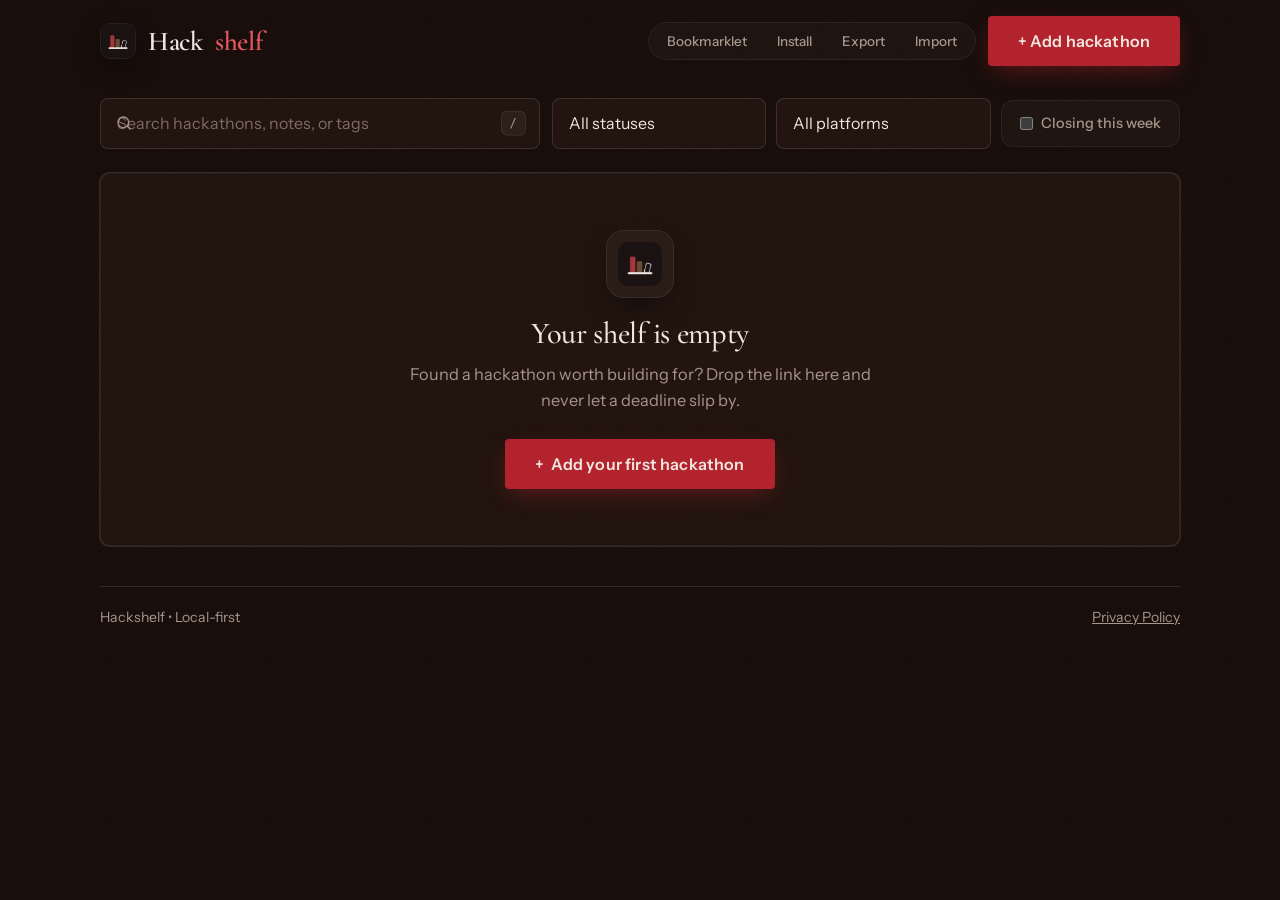
==== app.html @ 5e38f44f "fix(ui): soften borders, remove harsh outlines and refine card elevation" ====
<!doctype html>
<html lang="en">
<head>
<meta charset="utf-8">
<meta name="viewport" content="width=device-width, initial-scale=1">
<title>My hackathons | Hackshelf</title>
<link rel="icon" type="image/png" href="img/logo.png">
<link rel="apple-touch-icon" href="img/logo.png">
<link rel="manifest" href="manifest.webmanifest">
<meta name="theme-color" content="#150B08">
<meta name="apple-mobile-web-app-capable" content="yes">
<meta name="apple-mobile-web-app-status-bar-style" content="black-translucent">
<link rel="preconnect" href="https://fonts.googleapis.com">
<link rel="preconnect" href="https://fonts.gstatic.com" crossorigin>
<link href="https://fonts.googleapis.com/css2?family=Cormorant+Garamond:wght@500;600&family=Instrument+Sans:wght@400;500;600&display=swap" rel="stylesheet">
<link rel="stylesheet" href="css/style.css">
<link rel="stylesheet" href="css/app.css">
<link rel="stylesheet" href="css/lux.css">
</head>
<body>
<div class="wrap">
  <header class="top">
    <a class="logo" href="index.html"><img src="img/logo.png" alt="Hackshelf Logo" class="brand-icon">Hack<i>shelf</i></a>
    <div class="top-actions">
      <div class="btn-group" role="toolbar" aria-label="Quick actions">
        <button class="btn-icon" id="bookmarkletBtn" type="button" title="Capture from any browser page">Bookmarklet</button>
        <button class="btn-icon" id="installBtn" type="button" hidden title="Install Hackshelf app">Install</button>
        <button class="btn-icon" id="exportBtn" type="button" title="Export backup JSON">Export</button>
        <button class="btn-icon" id="importBtn" type="button" title="Import backup JSON">Import</button>
      </div>
      <input type="file" id="importFile" accept="application/json" style="display:none">
      <button class="btn btn-primary-add" id="addBtn" type="button">+ Add hackathon</button>
    </div>
  </header>

  <main>
    <div class="bar">
      <div class="search-wrap">
        <svg class="search-icon" width="16" height="16" viewBox="0 0 24 24" fill="none" stroke="currentColor" stroke-width="2" stroke-linecap="round" stroke-linejoin="round" aria-hidden="true"><circle cx="11" cy="11" r="8"/><path d="m21 21-4.3-4.3"/></svg>
        <input id="q" type="search" placeholder="Search hackathons, notes, or tags" aria-label="Search">
        <kbd class="kbd-hint">/</kbd>
      </div>
      <div class="filters">
        <select id="fStatus" aria-label="Filter by status"></select>
        <select id="fPlatform" aria-label="Filter by platform"></select>
        <label class="chk-pill" id="soonPill"><input type="checkbox" id="fSoon"> Closing this week</label>
      </div>
    </div>
    <p class="summary" id="summary" aria-live="polite"></p>
    <ul class="list" id="list"></ul>
    <details id="archive" hidden>
      <summary id="archiveTitle">Past hackathons</summary>
      <ul class="list" id="archiveList"></ul>
    </details>
    <footer style="margin-top:40px;padding:20px 0;border-top:1px solid var(--line);color:var(--muted);font-size:0.88rem;display:flex;justify-content:space-between">
      <span>Hackshelf &bull; Local-first</span>
      <a href="privacy.html" style="color:inherit">Privacy Policy</a>
    </footer>
  </main>
</div>

<dialog id="dlg">
  <form id="form" novalidate>
    <h2 id="dlgTitle">Add hackathon</h2>
    <label class="fld">Link
      <input name="url" type="url" inputmode="url" placeholder="Paste the hackathon link">
      <span class="err" data-for="url"></span></label>
    <label class="fld">Name
      <input name="name" required maxlength="120"><span class="err" data-for="name"></span></label>
    <div class="two">
      <label class="fld">Deadline
        <input name="deadline" type="date" required><span class="err" data-for="deadline"></span></label>
      <label class="fld">Platform <select name="platform"></select></label>
    </div>
    <div class="quick" id="quick" aria-label="Quick deadlines"></div>
    <div class="two">
      <label class="fld">Status <select name="status"></select></label>
      <label class="fld">Mode <select name="mode"><option value="">Not sure</option><option>Online</option><option>Offline</option><option>Hybrid</option></select></label>
    </div>
    <label class="fld">Tags (comma separated)
      <input name="tags" placeholder="AI, web, health"></label>
    <label class="fld">Prize <input name="prize" maxlength="80" placeholder="Optional"></label>
    <label class="fld">Teammates <input name="team_members" maxlength="200" placeholder="Names, comma separated"></label>
    <label class="fld">Team chat link
      <input name="team_chat" type="url" placeholder="WhatsApp or Discord link"><span class="err" data-for="team_chat"></span></label>
    <label class="fld">Notes <textarea name="notes" rows="3" maxlength="500"></textarea></label>
    <div class="dlg-acts">
      <button class="btn ghost" type="button" id="cancel">Cancel</button>
      <button class="btn" type="submit">Save</button>
    </div>
  </form>
</dialog>

<dialog id="bmDlg">
  <div style="padding:4px">
    <h2>Save to Hackshelf from anywhere</h2>
    <p style="color:var(--muted);margin:8px 0 18px">Drag this button to your browser's bookmarks bar. Whenever you are browsing Devfolio, Devpost, or Unstop, click the bookmark to automatically save the hackathon to your shelf.</p>
    <div style="text-align:center;padding:24px 16px;background:var(--bg);border-radius:10px;margin-bottom:20px;border:1px dashed var(--line)">
      <a class="btn" id="bmLink" href="#" style="cursor:grab;display:inline-flex;align-items:center;gap:8px" title="Drag this to your bookmarks bar">
        <span>📌</span> Save to Hackshelf
      </a>
      <p style="font-size:0.85rem;color:var(--muted);margin:12px 0 0">👆 Drag me to your Bookmarks Bar (Ctrl+Shift+B / Cmd+Shift+B)</p>
    </div>
    <div class="dlg-acts">
      <button class="btn ghost" type="button" id="bmClose">Close</button>
    </div>
  </div>
</dialog>

<div id="toast" role="status" aria-live="polite"></div>
<script src="js/app.js"></script>
<script src="js/fx.js"></script>
<script src="js/pwa.js"></script>
</body>
</html>
---- css/style.css ----
:root{--bg:#F5F6FA;--ink:#161A3D;--muted:#5B6082;--line:#DFE2EE;--card:#fff;--gold:#FFB800;--red:#E5383B;--teal:#0E8F83;
--display:'Bricolage Grotesque',system-ui,sans-serif;--body:'Instrument Sans',system-ui,sans-serif}
*{box-sizing:border-box}
body{margin:0;background:var(--bg);color:var(--ink);font:400 1rem/1.55 var(--body)}
h1,h2,h3{font-family:var(--display);line-height:1.08;margin:0;letter-spacing:-.02em}
a{color:inherit}
:focus-visible{outline:3px solid var(--gold);outline-offset:2px}
.wrap{max-width:1040px;margin:0 auto;padding:0 20px}
.btn{display:inline-block;border:0;border-radius:10px;background:var(--ink);color:#fff;font:600 1rem var(--body);padding:12px 20px;text-decoration:none;cursor:pointer;transition:transform .15s}
.btn:hover{transform:translateY(-2px)}
.btn.ghost{background:transparent;color:var(--ink);box-shadow:inset 0 0 0 1.5px var(--ink)}
.top{display:flex;justify-content:space-between;align-items:center;padding:16px 0}
.logo{font:600 1.55rem var(--display);text-decoration:none;letter-spacing:-.01em;display:inline-flex;align-items:center;gap:12px}
.brand-icon{width:36px;height:36px;border-radius:10px;object-fit:cover;box-shadow:0 8px 24px -4px rgba(0,0,0,.6);border:1px solid rgba(242,232,225,.08);vertical-align:middle}
.top-actions{display:flex;align-items:center;gap:12px}
.btn-group{display:inline-flex;align-items:center;background:rgba(242,232,225,.03);border:1px solid rgba(242,232,225,.06);border-radius:9999px;padding:4px;gap:2px;backdrop-filter:blur(8px)}
.btn-group .btn-icon{background:transparent;border:0;color:var(--muted);padding:6px 14px;border-radius:9999px;cursor:pointer;font:500 .84rem var(--body);display:inline-flex;align-items:center;transition:all .25s var(--ease)}
.btn-group .btn-icon:hover{background:rgba(242,232,225,.07);color:var(--ink)}
.logo i{font-style:normal;background:var(--gold);padding:0 6px;border-radius:6px;margin-left:2px}

/* countdown block, shared by landing demo and app rows */
.count{flex:none;width:66px;min-height:66px;border-radius:10px;display:grid;place-content:center;text-align:center;font-family:var(--display);line-height:1}
.count b{font-size:1.8rem;font-weight:800}
.count span{font:600 .72rem var(--body);margin-top:3px}
.u-red{background:var(--red);color:#fff}
.u-gold{background:var(--gold);color:var(--ink)}
.u-calm{background:#DDF1EE;color:#0A5F57}
.u-past{background:#E8E9F1;color:var(--muted)}

/* landing */
.hero{display:grid;gap:36px;padding:36px 0 56px}
.hero h1{font-size:clamp(2.3rem,7vw,4rem);font-weight:800}
.hero p{font-size:1.1rem;color:var(--muted);max-width:46ch;margin:18px 0 26px}
.demo{background:var(--card);border-radius:18px;padding:12px;box-shadow:0 20px 50px -24px rgba(22,26,61,.35);list-style:none;margin:0}
.demo li{display:flex;gap:14px;align-items:center;padding:12px;border-radius:12px}
.demo li+li{border-top:1px solid var(--line)}
.demo strong{display:block;font-weight:600}
.demo small{color:var(--muted)}
.demo .pill{margin-left:auto;font:600 .78rem var(--body);background:#EEF0F8;border-radius:99px;padding:4px 10px;white-space:nowrap}
.section{padding:56px 0;border-top:1px solid var(--line)}
.section h2{font-size:clamp(1.7rem,4vw,2.4rem);margin-bottom:28px}
.steps,.feats{display:grid;gap:18px;list-style:none;padding:0;margin:0}
.steps li{display:grid;grid-template-columns:44px 1fr;gap:14px}
.steps b{display:grid;place-content:center;width:44px;height:44px;border-radius:50%;background:var(--ink);color:#fff;font:800 1.1rem var(--display)}
.steps h3,.feats h3{font-size:1.2rem;margin-bottom:4px}
.steps p,.feats p{margin:0;color:var(--muted)}
.feats li{background:var(--card);border-radius:14px;padding:20px;border-left:5px solid var(--gold)}
.feats li:nth-child(2){border-color:var(--teal)}.feats li:nth-child(3){border-color:var(--red)}.feats li:nth-child(4){border-color:var(--ink)}
.cta{background:var(--ink);color:#fff;border-radius:22px;padding:40px 24px;text-align:center;margin:20px 0 56px}
.cta h2{margin-bottom:20px}
.cta .btn{background:var(--gold);color:var(--ink)}
footer{padding:24px 0 40px;color:var(--muted);font-size:.9rem}
@media(min-width:800px){.hero{grid-template-columns:1.1fr 1fr;align-items:center}.steps,.feats{grid-template-columns:repeat(3,1fr)}.feats{grid-template-columns:repeat(4,1fr)}}
@media(prefers-reduced-motion:reduce){.btn{transition:none}.btn:hover{transform:none}}
---- css/app.css ----
.bar{display:grid;gap:12px;margin:16px 0 24px}
.search-wrap{position:relative;width:100%}
.search-icon{position:absolute;left:16px;top:50%;transform:translateY(-50%);color:var(--muted);pointer-events:none}
.kbd-hint{position:absolute;right:14px;top:50%;transform:translateY(-50%);background:rgba(242,232,225,.05);border:1px solid rgba(242,232,225,.08);border-radius:6px;padding:2px 8px;font-size:0.75rem;color:var(--muted);pointer-events:none}
.search-wrap input{padding-left:44px;padding-right:38px}
.bar input,.bar select,dialog input,dialog select,dialog textarea{font:inherit;color:var(--ink);background:rgba(242,232,225,.03);border:1px solid rgba(242,232,225,.06);border-radius:12px;padding:12px 16px;width:100%;transition:all .3s var(--ease)}
.bar input:focus,.bar select:focus,dialog input:focus,dialog select:focus,dialog textarea:focus{border-color:rgba(229,86,92,.4);background:rgba(242,232,225,.05);box-shadow:0 0 0 3px rgba(229,86,92,.1);outline:none}
.bar select{cursor:pointer;appearance:none;background-image:url("data:image/svg+xml,%3Csvg xmlns='http://www.w3.org/2000/svg' width='12' height='12' viewBox='0 0 24 24' fill='none' stroke='%23A8958A' stroke-width='2' stroke-linecap='round' stroke-linejoin='round'%3E%3Cpath d='m6 9 6 6 6-6'/%3E%3C/svg%3E");background-repeat:no-repeat;background-position:right 16px center}
.filters{display:grid;grid-template-columns:1fr 1fr auto;gap:10px;align-items:center}
.chk-pill{display:inline-flex;align-items:center;gap:8px;padding:11px 18px;background:rgba(242,232,225,.03);border:1px solid rgba(242,232,225,.06);border-radius:12px;font-size:.9rem;font-weight:500;cursor:pointer;user-select:none;transition:all .3s var(--ease);white-space:nowrap;color:var(--muted)}
.chk-pill input{accent-color:var(--red);cursor:pointer;margin:0}
.chk-pill:hover{background:rgba(242,232,225,.06);color:var(--ink)}
.chk-pill.active{border-color:rgba(229,86,92,.4);background:rgba(229,86,92,.1);color:var(--ink)}
.btn-primary-add{display:inline-flex;align-items:center;gap:6px;font-weight:600;border-radius:10px;padding:12px 20px;box-shadow:0 8px 24px -6px rgba(179,32,43,.5)}
.summary{color:var(--muted);margin:0 0 12px}
.list{list-style:none;margin:0;padding:0;display:grid;gap:10px}
.row{display:grid;grid-template-columns:auto 1fr;gap:18px;background:rgba(242,232,225,.025);border:1px solid rgba(242,232,225,.05);border-radius:16px;padding:18px;align-items:start;transition:all .3s var(--ease)}
.row:hover{border-color:rgba(242,232,225,.14);background:rgba(242,232,225,.04);transform:translateY(-2px);box-shadow:0 20px 40px -20px rgba(0,0,0,.8)}
.row.past{opacity:.55;border-style:dashed}
.row .main{min-width:0}
.row .name{font:600 1.15rem var(--body);text-decoration:none;word-break:break-word;color:var(--ink);letter-spacing:-.01em}
a.name:hover{color:var(--lit);text-decoration:underline}
.meta{color:var(--muted);font-size:.9rem;display:flex;flex-wrap:wrap;gap:6px 14px;margin-top:6px;align-items:center}
.tag{background:rgba(242,232,225,.07);border:1px solid rgba(242,232,225,.08);border-radius:99px;padding:2px 10px;font-size:.8rem;color:var(--muted)}
.platform-badge{font-size:.78rem;font-weight:600;padding:2px 8px;border-radius:6px;background:rgba(242,232,225,.08);color:var(--ink);display:inline-flex;align-items:center}
.platform-Devfolio{color:#4E75FF;background:rgba(78,117,255,.12);border:1px solid rgba(78,117,255,.25)}
.platform-Unstop{color:#00B2FF;background:rgba(0,178,255,.12);border:1px solid rgba(0,178,255,.25)}
.platform-Devpost{color:#29B6AF;background:rgba(41,182,175,.12);border:1px solid rgba(41,182,175,.25)}
.platform-MLH{color:#FF5E5E;background:rgba(255,94,94,.12);border:1px solid rgba(255,94,94,.25)}
.chat-link{color:var(--lit);font-weight:600;text-decoration:none;display:inline-flex;align-items:center;gap:4px}
.chat-link:hover{text-decoration:underline}
.tags{display:flex;flex-wrap:wrap;gap:6px;margin-top:8px}
.acts{grid-column:1/-1;display:flex;gap:8px;align-items:center}
.acts select{flex:1;font:inherit;border:1px solid rgba(242,232,225,.08);border-radius:10px;padding:8px 12px;background:rgba(242,232,225,.03);color:var(--ink)}
.icon{border:1px solid rgba(242,232,225,.08);background:rgba(242,232,225,.03);color:var(--ink);border-radius:10px;padding:8px 14px;font:500 .9rem var(--body);cursor:pointer;transition:all .2s}
.icon:hover{border-color:rgba(242,232,225,.2);background:rgba(242,232,225,.06)}
.empty{background:radial-gradient(100% 140% at 50% 0%,rgba(179,32,43,.06),rgba(242,232,225,.015) 70%,transparent);border:1px solid rgba(242,232,225,.05);border-radius:20px;padding:56px 28px;text-align:center;box-shadow:0 24px 60px -24px rgba(0,0,0,.7)}
.empty-badge{width:68px;height:68px;margin:0 auto 20px;border-radius:18px;background:rgba(242,232,225,.04);border:1px solid rgba(242,232,225,.08);display:grid;place-content:center;box-shadow:0 12px 28px -8px rgba(0,0,0,.6)}
.empty-logo{width:44px;height:44px;border-radius:10px;object-fit:cover}
.empty h2{font-size:1.9rem;margin-bottom:10px;font-family:var(--display);font-weight:500;letter-spacing:-.01em}
.empty p{color:var(--muted);max-width:44ch;margin:0 auto 26px;font-size:1.02rem;line-height:1.6}
details{margin-top:24px}
summary{cursor:pointer;font-weight:600;padding:8px 0}
dialog{border:0;border-radius:18px;padding:22px;width:min(560px,94vw);max-height:92vh;overflow:auto;box-shadow:0 30px 80px -20px rgba(22,26,61,.5)}
dialog::backdrop{background:rgba(22,26,61,.5)}
dialog h2{font-size:1.5rem;margin-bottom:14px}
.fld{display:grid;gap:4px;margin-bottom:12px;font-weight:500;font-size:.92rem}
.two{display:grid;grid-template-columns:1fr 1fr;gap:10px}
.err{color:var(--red);font-size:.85rem;min-height:1em}
.dlg-acts{display:flex;gap:10px;justify-content:flex-end;margin-top:8px}
#toast{position:fixed;left:50%;bottom:20px;transform:translateX(-50%);background:var(--ink);color:#fff;padding:10px 18px;border-radius:10px;opacity:0;pointer-events:none;transition:opacity .2s;max-width:90vw}
#toast.show{opacity:1}
#toast.bad{background:var(--red)}
@media(min-width:760px){
  .bar{grid-template-columns:1.4fr 2fr;align-items:center}
  .filters{grid-template-columns:1fr 1fr auto}
  .row{grid-template-columns:auto 1fr auto;align-items:center}
  .acts{grid-column:auto;width:300px}
}
@media(prefers-reduced-motion:reduce){#toast{transition:none}}
---- css/lux.css ----
/* Luxury theme: espresso black, oxblood red, ivory serif type, slow eased motion. Replaces fx/theme/premium. */
:root{color-scheme:dark;--bg:#150B08;--surface:#1F110C;--ink:#F2E8E1;--muted:#A8958A;--line:rgba(242,232,225,.13);--card:#1F110C;
--red:#B3202B;--lit:#E5565C;--brown:#6B3A26;--display:'Cormorant Garamond',Georgia,serif;--ease:cubic-bezier(.16,1,.3,1)}
html{-webkit-font-smoothing:antialiased;scroll-behavior:smooth;scroll-padding-top:84px}
body{background:var(--bg);color:var(--ink);overflow-x:hidden}
html::after{content:'';position:fixed;inset:0;pointer-events:none;z-index:100;opacity:.045;background-image:url("data:image/svg+xml,%3Csvg xmlns='http://www.w3.org/2000/svg' width='160' height='160'%3E%3Cfilter id='n'%3E%3CfeTurbulence type='fractalNoise' baseFrequency='.9' numOctaves='2' stitchTiles='stitch'/%3E%3C/filter%3E%3Crect width='100%25' height='100%25' filter='url(%23n)'/%3E%3C/svg%3E")}
h1,h2,h3{font-weight:500;letter-spacing:-.02em;text-wrap:balance}
p{text-wrap:pretty}
:focus-visible{outline:2px solid var(--lit);outline-offset:3px}
.wrap{max-width:1120px}
@keyframes up{from{opacity:0;transform:translateY(32px)}}
@keyframes rise{to{transform:none}}
@keyframes breathe{50%{box-shadow:0 0 30px 2px rgba(179,32,43,.55)}}
@keyframes pop{from{opacity:0;transform:translateY(24px) scale(.97)}}
@keyframes fade{from{opacity:0}}

/* buttons and links */
.btn{background:var(--red);color:var(--ink);border-radius:4px;padding:15px 30px;letter-spacing:.01em;transition:background .5s var(--ease),transform .5s var(--ease),box-shadow .5s var(--ease)}
.btn:hover{background:#C42A36;transform:translateY(-1px);box-shadow:0 16px 40px -14px rgba(179,32,43,.8)}
.btn:active{transform:none}
.btn.ghost{background:transparent;box-shadow:inset 0 0 0 1px rgba(242,232,225,.4)}
.btn.ghost:hover{background:rgba(242,232,225,.08);box-shadow:inset 0 0 0 1px rgba(242,232,225,.7)}
.link{color:var(--ink);text-decoration:none;padding-bottom:3px;background:linear-gradient(var(--lit),var(--lit)) left bottom/0 1px no-repeat;transition:background-size .6s var(--ease)}
.link:hover{background-size:100% 1px}

/* logo, countdown blocks */
.logo{font:600 1.7rem var(--display);letter-spacing:-.01em}
.logo i{background:none;padding:0;margin:0;color:var(--lit)}
.count{width:64px;min-height:64px;border-radius:8px}
.count b{font-weight:500;font-size:2.1rem;font-variant-numeric:tabular-nums}
.u-red{background:var(--red);color:var(--ink);animation:breathe 3.6s ease-in-out infinite}
.u-gold{background:var(--brown);color:var(--ink)}
.u-calm{background:transparent;color:var(--ink);box-shadow:inset 0 0 0 1px var(--line)}
.u-past{background:transparent;color:var(--muted);box-shadow:inset 0 0 0 1px var(--line)}

/* navbar */
.nav{position:sticky;top:0;z-index:20;border-bottom:1px solid transparent;transition:background .5s,border-color .5s}
.nav.scrolled{background:rgba(21,11,8,.82);-webkit-backdrop-filter:blur(14px);backdrop-filter:blur(14px);border-bottom-color:var(--line)}
.nav-in{max-width:1120px;margin:0 auto;padding:16px 20px;display:flex;justify-content:space-between;align-items:center;position:relative;transition:padding .5s var(--ease)}
.nav.scrolled .nav-in{padding-top:10px;padding-bottom:10px}
.burger{display:grid;gap:5px;background:none;border:0;padding:8px;cursor:pointer}
.burger span{width:24px;height:1.5px;background:var(--ink);transition:transform .4s var(--ease),opacity .3s}
.nav.open .burger span:nth-child(1){transform:translateY(6.5px) rotate(45deg)}
.nav.open .burger span:nth-child(2){opacity:0}
.nav.open .burger span:nth-child(3){transform:translateY(-6.5px) rotate(-45deg)}
.menu{display:none;position:absolute;left:0;right:0;top:100%;background:var(--bg);flex-direction:column;gap:14px;padding:18px 20px 24px;border-bottom:1px solid var(--line)}
.nav.open .menu{display:flex}
.menu a:not(.btn){position:relative;text-decoration:none;font-weight:500;padding:4px 0;color:var(--muted);transition:color .4s}
.menu a:not(.btn):hover,.menu a.on{color:var(--ink)}
.menu a:not(.btn)::after{content:'';position:absolute;left:0;right:0;bottom:-2px;height:1px;background:var(--lit);transform:scaleX(0);transform-origin:left;transition:transform .6s var(--ease)}
.menu a.on::after,.menu a:not(.btn):hover::after{transform:scaleX(1)}
.menu .btn{text-align:center;padding:11px 22px}
.progress{position:absolute;left:0;bottom:-1px;height:1px;width:100%;background:var(--lit);transform:scaleX(var(--p,0));transform-origin:left}
@media(min-width:800px){.burger{display:none}.menu{display:flex;position:static;flex-direction:row;align-items:center;gap:30px;padding:0;border:0;background:none}}

/* hero */
.hero{position:relative;isolation:isolate;display:grid;gap:48px;align-items:center;min-height:calc(100svh - 70px);padding:40px 0 72px}
.hero::before{content:'';position:absolute;z-index:-2;inset:-80px -20vw auto auto;width:70vw;height:70vw;max-width:900px;max-height:900px;background:radial-gradient(closest-side,rgba(179,32,43,.32),transparent);animation:breathe 0s}
.glow{position:absolute;z-index:-1;left:-320px;top:-320px;width:640px;height:640px;border-radius:50%;pointer-events:none;background:radial-gradient(closest-side,rgba(229,86,92,.2),transparent)}
.hero h1{font-size:clamp(3.2rem,9vw,6.6rem);line-height:.96;letter-spacing:-.03em}
.hero p{font-size:1.15rem;color:var(--muted);max-width:44ch;margin:26px 0 34px}
.hero-cta{display:flex;gap:30px;align-items:center;flex-wrap:wrap}
.w{display:inline-block;overflow:hidden;vertical-align:top;padding-bottom:.12em;margin-bottom:-.12em}
.w>span{display:inline-block;transform:translateY(112%);animation:rise 1.2s var(--ease) forwards;animation-delay:calc(var(--i)*90ms + .15s)}
.demo{background:linear-gradient(160deg,rgba(242,232,225,.07),rgba(242,232,225,.02));box-shadow:0 0 0 1px var(--line),0 40px 80px -40px #000;border-radius:14px;-webkit-backdrop-filter:blur(8px);backdrop-filter:blur(8px);transition:transform .9s var(--ease);will-change:transform}
.demo li+li{border-top-color:var(--line)}
.demo li{animation:up 1.1s var(--ease) backwards;animation-delay:calc(.8s + var(--i,0)*.14s)}
.demo li:nth-child(2){--i:1}.demo li:nth-child(3){--i:2}
.demo .pill,.tag{background:rgba(242,232,225,.08)}
@media(min-width:900px){.hero{grid-template-columns:1.2fr .8fr}}

/* sections */
.section{padding:84px 0;border-top:1px solid var(--line)}
.section h2{font-size:clamp(2.2rem,5.2vw,3.8rem);line-height:1;margin-bottom:44px}
.what{display:grid;gap:36px;align-items:start}
.what p{font-size:1.1rem;color:var(--muted);max-width:50ch;margin:0 0 16px}
.what p.big{font:500 clamp(1.7rem,3.6vw,2.5rem)/1.2 var(--display);color:var(--ink);max-width:26ch;margin-bottom:22px}
.what h2{margin-bottom:28px}
.before{background:none;box-shadow:none;border-radius:0;border-top:1px solid var(--line);padding:10px 0 0}
.before li{color:var(--muted);text-decoration-color:var(--lit);text-decoration-thickness:1px;padding:12px 0;border-bottom:1px solid var(--line)}
.before li.now{font:500 1.7rem var(--display);color:var(--ink);border:0;margin:0;padding-top:20px}
.steps{gap:0}
.steps li{display:block;border-top:1px solid var(--line);padding:26px 0}
.steps b{display:block;width:auto;height:auto;background:none;border-radius:0;color:var(--lit);font:500 3.6rem/1 var(--display);margin-bottom:16px}
.steps h3,.feats h3{font-size:1.75rem;margin-bottom:8px}
.feats{gap:0;border-top:1px solid var(--line)}
.feats li{background:none;border:0;border-bottom:1px solid var(--line);border-radius:0;padding:30px 0 34px;transition:background .8s var(--ease)}
.feats li:hover{background:rgba(242,232,225,.03)}
.why li{border-top-color:var(--line)}
.why strong{font:500 1.75rem var(--display);letter-spacing:-.01em}
.cta{background:radial-gradient(90% 150% at 50% 130%,#7A1822,#2A100E 70%);border:1px solid var(--line);border-radius:8px;padding:84px 24px;margin:24px 0 80px}
.cta h2{font-size:clamp(2.2rem,5.4vw,3.8rem);max-width:18ch;margin:0 auto 32px}
.cta .btn{background:var(--ink);color:var(--bg)}
.cta .btn:hover{background:#fff;box-shadow:0 16px 40px -14px rgba(0,0,0,.7)}
@media(min-width:800px){.what{grid-template-columns:1.15fr .85fr}.steps{gap:40px}.feats li{border-bottom:0;padding:36px 28px 42px}.feats li+li{border-left:1px solid var(--line)}.feats li:first-child{padding-left:0}.section{padding:120px 0}}
.js [data-reveal]:not(.in){opacity:0}
[data-reveal].in{animation:up 1.2s var(--ease) backwards;animation-delay:calc(var(--d,0)*120ms)}

/* app */
.bar input,.bar select,dialog input,dialog select,dialog textarea{background:var(--surface);color:var(--ink);border:1px solid var(--line);border-radius:8px;transition:border-color .4s,box-shadow .4s}
.bar input:focus,.bar select:focus,dialog input:focus,dialog select:focus,dialog textarea:focus{outline:none;border-color:var(--lit);box-shadow:0 0 0 3px rgba(229,86,92,.18)}
::placeholder{color:#7D6B61}
option{background:var(--surface);color:var(--ink)}
.row,.empty{background:var(--surface);box-shadow:0 0 0 1px var(--line);border-radius:10px;transition:box-shadow .6s var(--ease),transform .6s var(--ease)}
.row:hover{transform:translateY(-2px);box-shadow:0 0 0 1px rgba(242,232,225,.28),0 20px 40px -24px #000}
.row.past{opacity:.55}
.boot .row{animation:up 1s var(--ease) backwards;animation-delay:calc(var(--i,0)*80ms)}
.row:nth-child(1){--i:0}.row:nth-child(2){--i:1}.row:nth-child(3){--i:2}.row:nth-child(4){--i:3}.row:nth-child(5){--i:4}.row:nth-child(6){--i:5}
.icon,.acts select{background:transparent;color:var(--ink);border:1px solid var(--line);border-radius:8px;transition:border-color .4s}
.icon:hover{border-color:var(--ink)}
.chk,.summary{color:var(--muted)}.chk{color:var(--ink)}
.err{color:var(--lit)}
dialog{background:var(--surface);color:var(--ink);border:1px solid var(--line);border-radius:14px;padding:28px;box-shadow:0 40px 100px -30px #000}
dialog[open]{animation:pop .6s var(--ease)}
dialog::backdrop{background:rgba(10,4,2,.72)}
dialog[open]::backdrop{animation:fade .5s}
.quick{display:flex;gap:6px;flex-wrap:wrap;margin:-4px 0 12px}
.quick button{background:transparent;color:var(--ink);border:1px solid var(--line);border-radius:99px;padding:5px 12px;font:500 .82rem var(--body);cursor:pointer;transition:border-color .3s,color .3s}
.quick button:hover{border-color:var(--lit);color:var(--lit)}
#toast{background:var(--ink);color:var(--bg);border-radius:8px;transform:translate(-50%,24px);transition:opacity .4s,transform .6s var(--ease)}
#toast.show{transform:translate(-50%,0);pointer-events:auto}
#toast.bad{background:var(--red);color:var(--ink)}
#toast button{margin-left:14px;background:none;border:0;color:inherit;font:700 .95rem var(--body);text-decoration:underline;cursor:pointer}
.ripple{position:fixed;width:20px;height:20px;margin:-10px;border-radius:50%;border:1.5px solid var(--lit);pointer-events:none;z-index:99}

@media(prefers-reduced-motion:reduce){
  html{scroll-behavior:auto}
  *,*::before,*::after{animation:none!important;transition:none!important}
  .w>span{transform:none}.js [data-reveal]:not(.in){opacity:1}}
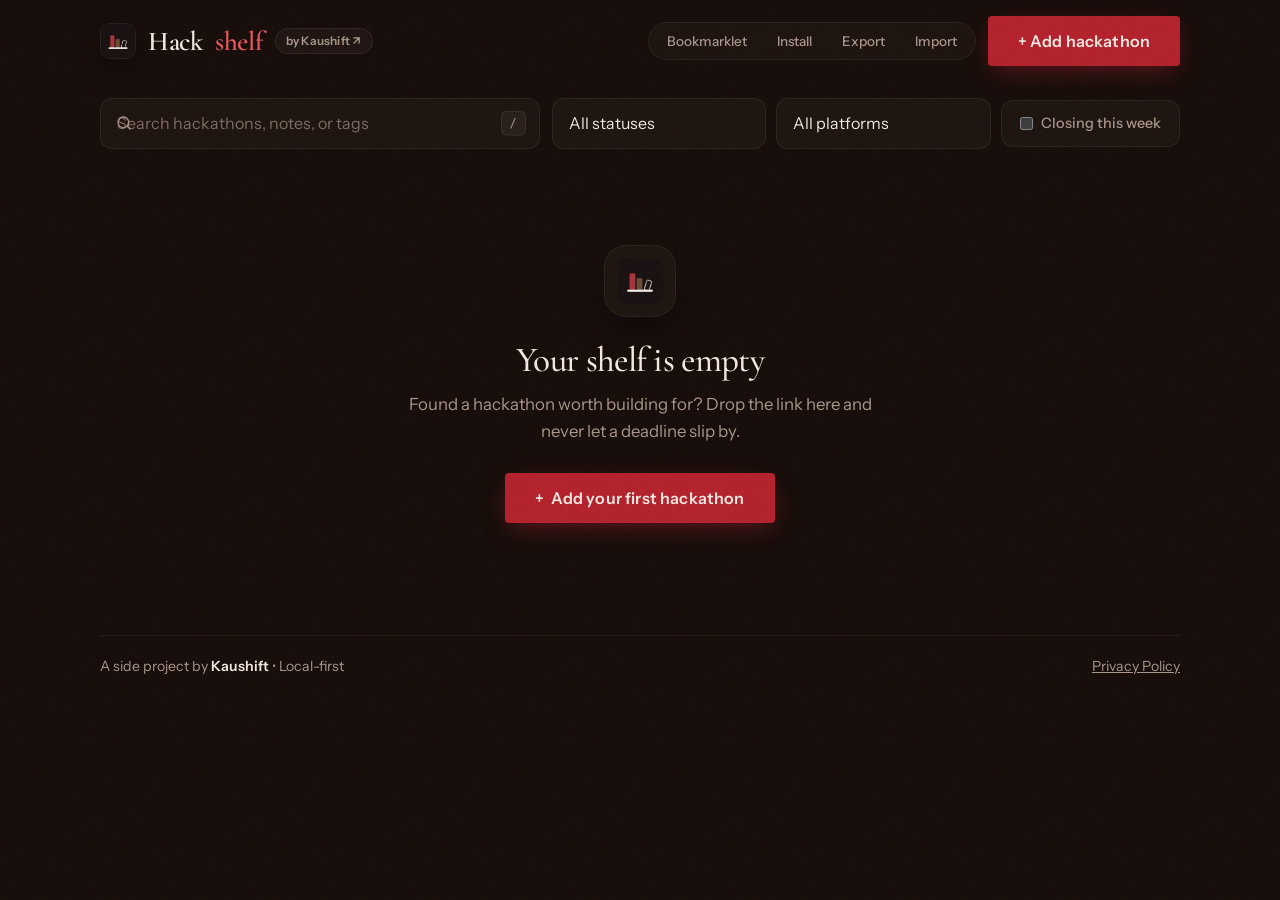
==== commit a19b555a: "feat(branding): integrate Kaushift community attribution and promotion" ====
--- a/app.html
+++ b/app.html
@@ -20,7 +20,10 @@
 <body>
 <div class="wrap">
   <header class="top">
-    <a class="logo" href="index.html"><img src="img/logo.png" alt="Hackshelf Logo" class="brand-icon">Hack<i>shelf</i></a>
+    <div style="display:flex;align-items:center;gap:12px">
+      <a class="logo" href="index.html"><img src="img/logo.png" alt="Hackshelf Logo" class="brand-icon">Hack<i>shelf</i></a>
+      <a class="by-badge" href="https://kaushift.com" target="_blank" rel="noopener noreferrer" title="Visit Kaushift Community">by Kaushift ↗</a>
+    </div>
     <div class="top-actions">
       <div class="btn-group" role="toolbar" aria-label="Quick actions">
         <button class="btn-icon" id="bookmarkletBtn" type="button" title="Capture from any browser page">Bookmarklet</button>
@@ -52,8 +55,8 @@
       <summary id="archiveTitle">Past hackathons</summary>
       <ul class="list" id="archiveList"></ul>
     </details>
-    <footer style="margin-top:40px;padding:20px 0;border-top:1px solid var(--line);color:var(--muted);font-size:0.88rem;display:flex;justify-content:space-between">
-      <span>Hackshelf &bull; Local-first</span>
+    <footer style="margin-top:40px;padding:20px 0;border-top:1px solid rgba(242,232,225,.06);color:var(--muted);font-size:0.88rem;display:flex;justify-content:space-between;align-items:center">
+      <span>A side project by <a href="https://kaushift.com" target="_blank" rel="noopener noreferrer" style="color:var(--ink);font-weight:600;text-decoration:none">Kaushift</a> &bull; Local-first</span>
       <a href="privacy.html" style="color:inherit">Privacy Policy</a>
     </footer>
   </main>
--- a/css/style.css
+++ b/css/style.css
@@ -12,6 +12,8 @@
 .top{display:flex;justify-content:space-between;align-items:center;padding:16px 0}
 .logo{font:600 1.55rem var(--display);text-decoration:none;letter-spacing:-.01em;display:inline-flex;align-items:center;gap:12px}
 .brand-icon{width:36px;height:36px;border-radius:10px;object-fit:cover;box-shadow:0 8px 24px -4px rgba(0,0,0,.6);border:1px solid rgba(242,232,225,.08);vertical-align:middle}
+.by-badge{font-size:.74rem;font-weight:600;padding:3px 10px;border-radius:9999px;background:rgba(242,232,225,.04);border:1px solid rgba(242,232,225,.08);color:var(--muted);text-decoration:none;transition:all .25s var(--ease);display:inline-flex;align-items:center;gap:4px;letter-spacing:.02em}
+.by-badge:hover{background:rgba(242,232,225,.08);color:var(--ink);border-color:rgba(229,86,92,.4)}
 .top-actions{display:flex;align-items:center;gap:12px}
 .btn-group{display:inline-flex;align-items:center;background:rgba(242,232,225,.03);border:1px solid rgba(242,232,225,.06);border-radius:9999px;padding:4px;gap:2px;backdrop-filter:blur(8px)}
 .btn-group .btn-icon{background:transparent;border:0;color:var(--muted);padding:6px 14px;border-radius:9999px;cursor:pointer;font:500 .84rem var(--body);display:inline-flex;align-items:center;transition:all .25s var(--ease)}
--- a/css/app.css
+++ b/css/app.css
@@ -34,11 +34,11 @@
 .acts select{flex:1;font:inherit;border:1px solid rgba(242,232,225,.08);border-radius:10px;padding:8px 12px;background:rgba(242,232,225,.03);color:var(--ink)}
 .icon{border:1px solid rgba(242,232,225,.08);background:rgba(242,232,225,.03);color:var(--ink);border-radius:10px;padding:8px 14px;font:500 .9rem var(--body);cursor:pointer;transition:all .2s}
 .icon:hover{border-color:rgba(242,232,225,.2);background:rgba(242,232,225,.06)}
-.empty{background:radial-gradient(100% 140% at 50% 0%,rgba(179,32,43,.06),rgba(242,232,225,.015) 70%,transparent);border:1px solid rgba(242,232,225,.05);border-radius:20px;padding:56px 28px;text-align:center;box-shadow:0 24px 60px -24px rgba(0,0,0,.7)}
-.empty-badge{width:68px;height:68px;margin:0 auto 20px;border-radius:18px;background:rgba(242,232,225,.04);border:1px solid rgba(242,232,225,.08);display:grid;place-content:center;box-shadow:0 12px 28px -8px rgba(0,0,0,.6)}
-.empty-logo{width:44px;height:44px;border-radius:10px;object-fit:cover}
-.empty h2{font-size:1.9rem;margin-bottom:10px;font-family:var(--display);font-weight:500;letter-spacing:-.01em}
-.empty p{color:var(--muted);max-width:44ch;margin:0 auto 26px;font-size:1.02rem;line-height:1.6}
+.empty{background:radial-gradient(ellipse at 50% 30%,rgba(179,32,43,.08),transparent 70%);border:none;border-radius:28px;padding:72px 24px;text-align:center;box-shadow:none}
+.empty-badge{width:72px;height:72px;margin:0 auto 24px;border-radius:22px;background:rgba(242,232,225,.03);border:1px solid rgba(242,232,225,.06);display:grid;place-content:center;box-shadow:0 16px 36px -12px rgba(0,0,0,.7)}
+.empty-logo{width:46px;height:46px;border-radius:12px;object-fit:cover}
+.empty h2{font-size:2.2rem;margin-bottom:12px;font-family:var(--display);font-weight:500;letter-spacing:-.02em}
+.empty p{color:var(--muted);max-width:44ch;margin:0 auto 28px;font-size:1.05rem;line-height:1.6}
 details{margin-top:24px}
 summary{cursor:pointer;font-weight:600;padding:8px 0}
 dialog{border:0;border-radius:18px;padding:22px;width:min(560px,94vw);max-height:92vh;overflow:auto;box-shadow:0 30px 80px -20px rgba(22,26,61,.5)}
--- a/css/lux.css
+++ b/css/lux.css
@@ -97,17 +97,17 @@
 [data-reveal].in{animation:up 1.2s var(--ease) backwards;animation-delay:calc(var(--d,0)*120ms)}
 
 /* app */
-.bar input,.bar select,dialog input,dialog select,dialog textarea{background:var(--surface);color:var(--ink);border:1px solid var(--line);border-radius:8px;transition:border-color .4s,box-shadow .4s}
-.bar input:focus,.bar select:focus,dialog input:focus,dialog select:focus,dialog textarea:focus{outline:none;border-color:var(--lit);box-shadow:0 0 0 3px rgba(229,86,92,.18)}
+.bar input,.bar select,dialog input,dialog select,dialog textarea{background:rgba(242,232,225,.03);color:var(--ink);border:1px solid rgba(242,232,225,.07);border-radius:12px;transition:border-color .3s,box-shadow .3s,background .3s}
+.bar input:focus,.bar select:focus,dialog input:focus,dialog select:focus,dialog textarea:focus{outline:none;border-color:rgba(229,86,92,.45);background:rgba(242,232,225,.05);box-shadow:0 0 0 3px rgba(229,86,92,.12)}
 ::placeholder{color:#7D6B61}
-option{background:var(--surface);color:var(--ink)}
-.row,.empty{background:var(--surface);box-shadow:0 0 0 1px var(--line);border-radius:10px;transition:box-shadow .6s var(--ease),transform .6s var(--ease)}
-.row:hover{transform:translateY(-2px);box-shadow:0 0 0 1px rgba(242,232,225,.28),0 20px 40px -24px #000}
-.row.past{opacity:.55}
+option{background:#1F110C;color:var(--ink)}
+.row,.empty{background:transparent;box-shadow:none;border-radius:24px;transition:box-shadow .4s var(--ease),transform .4s var(--ease)}
+.row:hover{transform:translateY(-2px);box-shadow:0 16px 36px -16px rgba(0,0,0,.6)}
+.row.past{opacity:.5}
 .boot .row{animation:up 1s var(--ease) backwards;animation-delay:calc(var(--i,0)*80ms)}
 .row:nth-child(1){--i:0}.row:nth-child(2){--i:1}.row:nth-child(3){--i:2}.row:nth-child(4){--i:3}.row:nth-child(5){--i:4}.row:nth-child(6){--i:5}
-.icon,.acts select{background:transparent;color:var(--ink);border:1px solid var(--line);border-radius:8px;transition:border-color .4s}
-.icon:hover{border-color:var(--ink)}
+.icon,.acts select{background:transparent;color:var(--ink);border:1px solid rgba(242,232,225,.08);border-radius:10px;transition:border-color .3s,background .3s}
+.icon:hover{border-color:rgba(242,232,225,.2);background:rgba(242,232,225,.04)}
 .chk,.summary{color:var(--muted)}.chk{color:var(--ink)}
 .err{color:var(--lit)}
 dialog{background:var(--surface);color:var(--ink);border:1px solid var(--line);border-radius:14px;padding:28px;box-shadow:0 40px 100px -30px #000}
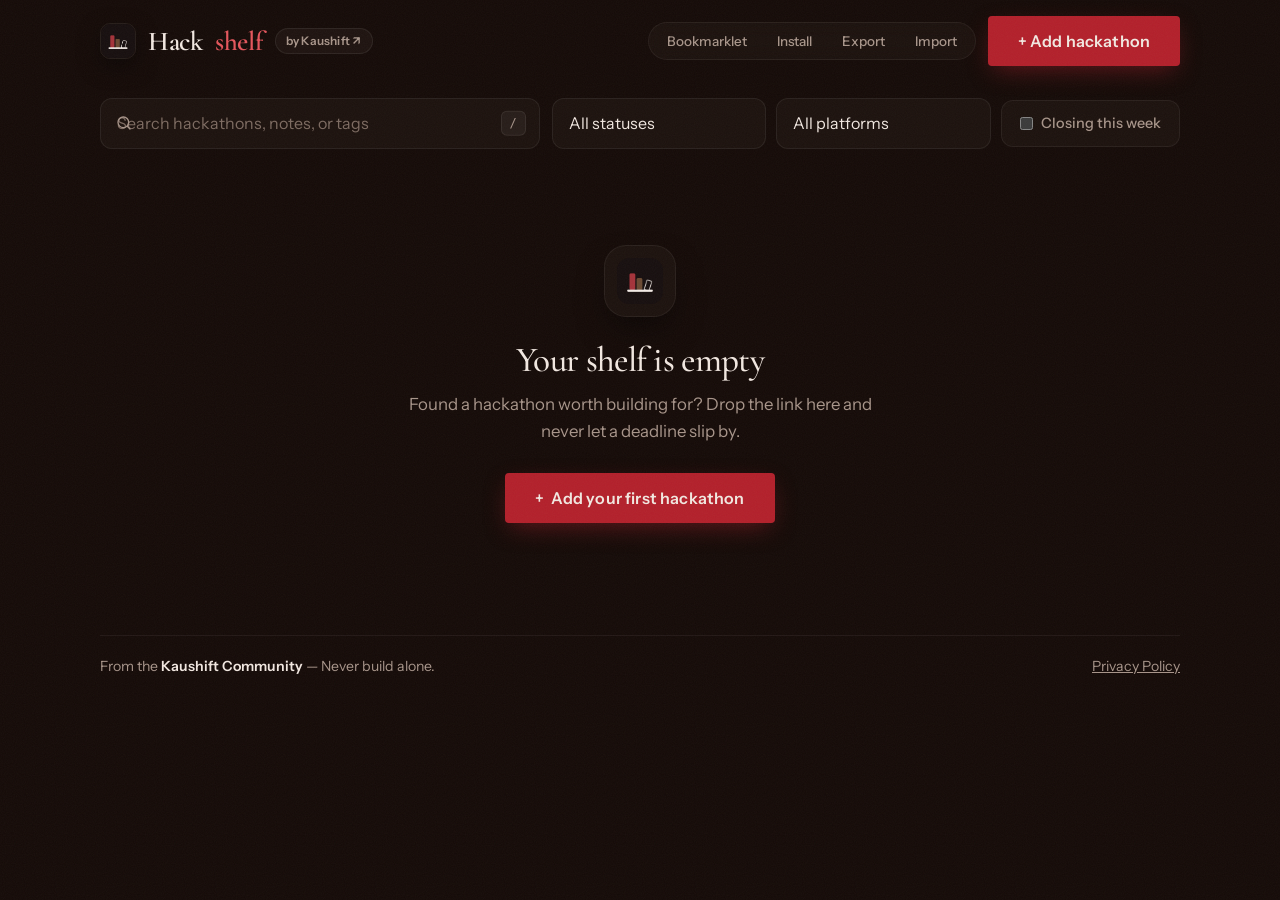
==== commit 5452cfdc: "feat(branding): update footer brand copy to 'From the Kaushift Community — Never build alone.'" ====
--- a/app.html
+++ b/app.html
@@ -56,7 +56,7 @@
       <ul class="list" id="archiveList"></ul>
     </details>
     <footer style="margin-top:40px;padding:20px 0;border-top:1px solid rgba(242,232,225,.06);color:var(--muted);font-size:0.88rem;display:flex;justify-content:space-between;align-items:center">
-      <span>A side project by <a href="https://kaushift.com" target="_blank" rel="noopener noreferrer" style="color:var(--ink);font-weight:600;text-decoration:none">Kaushift</a> &bull; Local-first</span>
+      <span>From the <a href="https://kaushift.com" target="_blank" rel="noopener noreferrer" style="color:var(--ink);font-weight:600;text-decoration:none">Kaushift Community</a> — Never build alone.</span>
       <a href="privacy.html" style="color:inherit">Privacy Policy</a>
     </footer>
   </main>
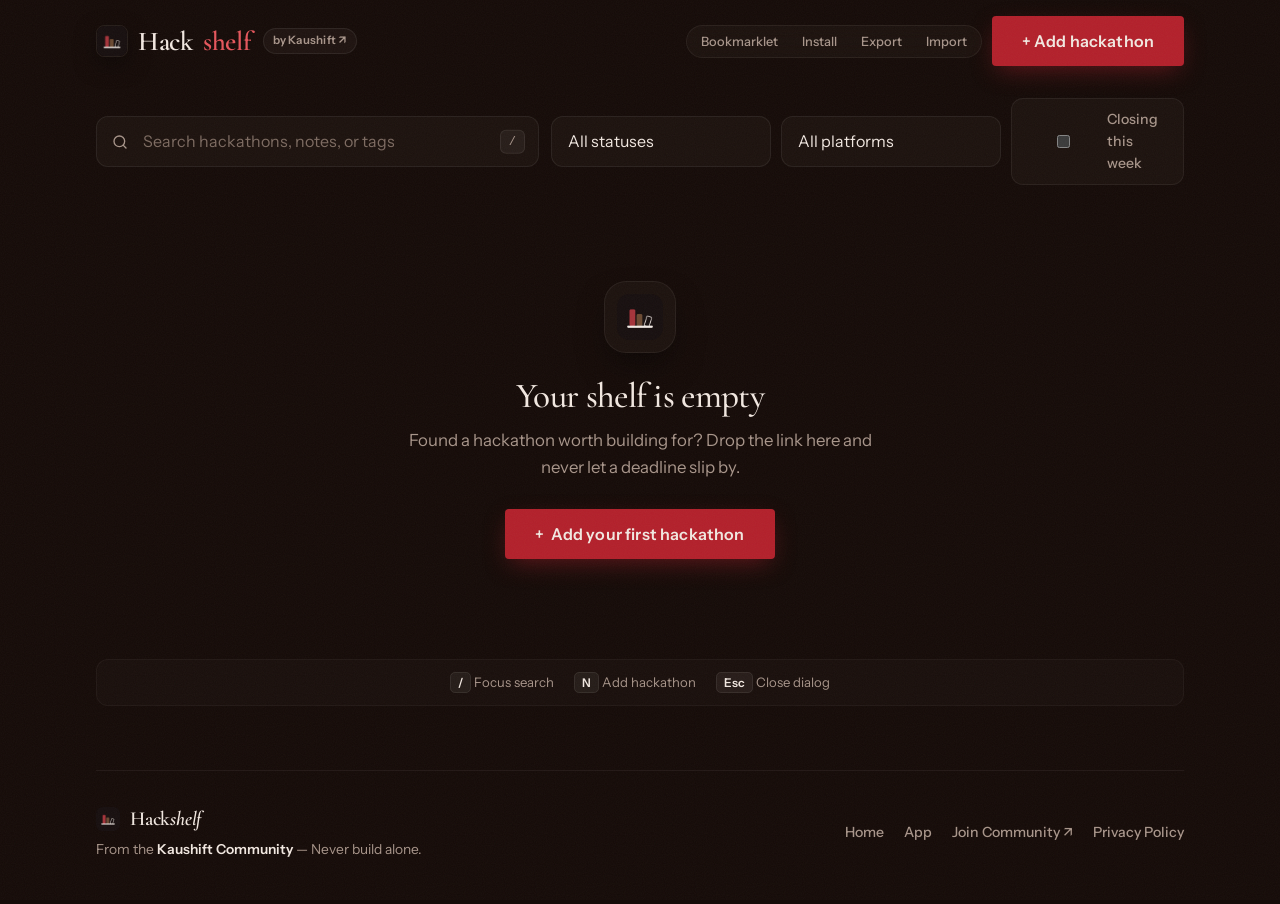
==== commit b9d35b89: "phone layout fixed" ====
--- a/app.html
+++ b/app.html
@@ -55,9 +55,26 @@
       <summary id="archiveTitle">Past hackathons</summary>
       <ul class="list" id="archiveList"></ul>
     </details>
-    <footer style="margin-top:40px;padding:20px 0;border-top:1px solid rgba(242,232,225,.06);color:var(--muted);font-size:0.88rem;display:flex;justify-content:space-between;align-items:center">
-      <span>From the <a href="https://kaushift.com" target="_blank" rel="noopener noreferrer" style="color:var(--ink);font-weight:600;text-decoration:none">Kaushift Community</a> — Never build alone.</span>
-      <a href="privacy.html" style="color:inherit">Privacy Policy</a>
+
+    <div class="shortcuts-bar" aria-label="Keyboard shortcuts">
+      <span><kbd>/</kbd> Focus search</span>
+      <span><kbd>N</kbd> Add hackathon</span>
+      <span><kbd>Esc</kbd> Close dialog</span>
+    </div>
+    <footer class="site-footer">
+      <div class="footer-left">
+        <div class="footer-brand">
+          <img src="img/logo.png" alt="Hackshelf" class="footer-logo">
+          <span>Hack<i>shelf</i></span>
+        </div>
+        <p class="footer-tagline">From the <a href="https://kaushift.com" target="_blank" rel="noopener noreferrer">Kaushift Community</a> — Never build alone.</p>
+      </div>
+      <div class="footer-links">
+        <a href="index.html">Home</a>
+        <a href="app.html">App</a>
+        <a href="https://kaushift.com" target="_blank" rel="noopener noreferrer">Join Community ↗</a>
+        <a href="privacy.html">Privacy Policy</a>
+      </div>
     </footer>
   </main>
 </div>
--- a/css/style.css
+++ b/css/style.css
@@ -5,18 +5,19 @@
 h1,h2,h3{font-family:var(--display);line-height:1.08;margin:0;letter-spacing:-.02em}
 a{color:inherit}
 :focus-visible{outline:3px solid var(--gold);outline-offset:2px}
-.wrap{max-width:1040px;margin:0 auto;padding:0 20px}
+html,body{overflow-x:hidden;max-width:100vw}
+.wrap{max-width:1040px;margin:0 auto;padding:0 16px;width:100%;box-sizing:border-box}
 .btn{display:inline-block;border:0;border-radius:10px;background:var(--ink);color:#fff;font:600 1rem var(--body);padding:12px 20px;text-decoration:none;cursor:pointer;transition:transform .15s}
 .btn:hover{transform:translateY(-2px)}
 .btn.ghost{background:transparent;color:var(--ink);box-shadow:inset 0 0 0 1.5px var(--ink)}
-.top{display:flex;justify-content:space-between;align-items:center;padding:16px 0}
-.logo{font:600 1.55rem var(--display);text-decoration:none;letter-spacing:-.01em;display:inline-flex;align-items:center;gap:12px}
-.brand-icon{width:36px;height:36px;border-radius:10px;object-fit:cover;box-shadow:0 8px 24px -4px rgba(0,0,0,.6);border:1px solid rgba(242,232,225,.08);vertical-align:middle}
-.by-badge{font-size:.74rem;font-weight:600;padding:3px 10px;border-radius:9999px;background:rgba(242,232,225,.04);border:1px solid rgba(242,232,225,.08);color:var(--muted);text-decoration:none;transition:all .25s var(--ease);display:inline-flex;align-items:center;gap:4px;letter-spacing:.02em}
+.top{display:flex;justify-content:space-between;align-items:center;padding:16px 0;flex-wrap:wrap;gap:12px}
+.logo{font:600 1.4rem var(--display);text-decoration:none;letter-spacing:-.01em;display:inline-flex;align-items:center;gap:10px}
+.brand-icon{width:32px;height:32px;border-radius:8px;object-fit:cover;box-shadow:0 8px 24px -4px rgba(0,0,0,.6);border:1px solid rgba(242,232,225,.08);vertical-align:middle}
+.by-badge{font-size:.72rem;font-weight:600;padding:3px 9px;border-radius:9999px;background:rgba(242,232,225,.04);border:1px solid rgba(242,232,225,.08);color:var(--muted);text-decoration:none;transition:all .25s var(--ease);display:inline-flex;align-items:center;gap:4px;letter-spacing:.02em}
 .by-badge:hover{background:rgba(242,232,225,.08);color:var(--ink);border-color:rgba(229,86,92,.4)}
-.top-actions{display:flex;align-items:center;gap:12px}
-.btn-group{display:inline-flex;align-items:center;background:rgba(242,232,225,.03);border:1px solid rgba(242,232,225,.06);border-radius:9999px;padding:4px;gap:2px;backdrop-filter:blur(8px)}
-.btn-group .btn-icon{background:transparent;border:0;color:var(--muted);padding:6px 14px;border-radius:9999px;cursor:pointer;font:500 .84rem var(--body);display:inline-flex;align-items:center;transition:all .25s var(--ease)}
+.top-actions{display:flex;align-items:center;gap:10px;flex-wrap:wrap}
+.btn-group{display:inline-flex;align-items:center;background:rgba(242,232,225,.03);border:1px solid rgba(242,232,225,.06);border-radius:9999px;padding:3px;gap:2px;backdrop-filter:blur(8px)}
+.btn-group .btn-icon{background:transparent;border:0;color:var(--muted);padding:5px 11px;border-radius:9999px;cursor:pointer;font:500 .8rem var(--body);display:inline-flex;align-items:center;transition:all .25s var(--ease)}
 .btn-group .btn-icon:hover{background:rgba(242,232,225,.07);color:var(--ink)}
 .logo i{font-style:normal;background:var(--gold);padding:0 6px;border-radius:6px;margin-left:2px}
 
@@ -51,6 +52,16 @@
 .cta{background:var(--ink);color:#fff;border-radius:22px;padding:40px 24px;text-align:center;margin:20px 0 56px}
 .cta h2{margin-bottom:20px}
 .cta .btn{background:var(--gold);color:var(--ink)}
-footer{padding:24px 0 40px;color:var(--muted);font-size:.9rem}
+/* Site Footer */
+.site-footer{margin-top:64px;padding:36px 0 44px;border-top:1px solid rgba(242,232,225,.06);display:flex;justify-content:space-between;align-items:center;flex-wrap:wrap;gap:24px;color:var(--muted);font-size:.88rem}
+.footer-left{display:flex;flex-direction:column;gap:8px}
+.footer-brand{display:inline-flex;align-items:center;gap:10px;font:600 1.25rem var(--display);color:var(--ink);letter-spacing:-.01em}
+.footer-logo{width:24px;height:24px;border-radius:6px;object-fit:cover}
+.footer-tagline{margin:0;color:var(--muted);font-size:.86rem}
+.footer-tagline a{color:var(--ink);font-weight:600;text-decoration:none;transition:color .2s}
+.footer-tagline a:hover{color:var(--lit)}
+.footer-links{display:flex;align-items:center;gap:20px;flex-wrap:wrap}
+.footer-links a{color:var(--muted);text-decoration:none;font-weight:500;transition:color .2s}
+.footer-links a:hover{color:var(--ink)}
 @media(min-width:800px){.hero{grid-template-columns:1.1fr 1fr;align-items:center}.steps,.feats{grid-template-columns:repeat(3,1fr)}.feats{grid-template-columns:repeat(4,1fr)}}
 @media(prefers-reduced-motion:reduce){.btn{transition:none}.btn:hover{transform:none}}
--- a/css/app.css
+++ b/css/app.css
@@ -1,17 +1,17 @@
-.bar{display:grid;gap:12px;margin:16px 0 24px}
+.bar{display:grid;gap:12px;margin:16px 0 24px;width:100%}
 .search-wrap{position:relative;width:100%}
-.search-icon{position:absolute;left:16px;top:50%;transform:translateY(-50%);color:var(--muted);pointer-events:none}
-.kbd-hint{position:absolute;right:14px;top:50%;transform:translateY(-50%);background:rgba(242,232,225,.05);border:1px solid rgba(242,232,225,.08);border-radius:6px;padding:2px 8px;font-size:0.75rem;color:var(--muted);pointer-events:none}
-.search-wrap input{padding-left:44px;padding-right:38px}
-.bar input,.bar select,dialog input,dialog select,dialog textarea{font:inherit;color:var(--ink);background:rgba(242,232,225,.03);border:1px solid rgba(242,232,225,.06);border-radius:12px;padding:12px 16px;width:100%;transition:all .3s var(--ease)}
+.search-icon{position:absolute;left:16px;top:50%;transform:translateY(-50%);color:var(--muted);pointer-events:none;z-index:2}
+.kbd-hint{position:absolute;right:14px;top:50%;transform:translateY(-50%);background:rgba(242,232,225,.05);border:1px solid rgba(242,232,225,.08);border-radius:6px;padding:2px 8px;font-size:0.75rem;color:var(--muted);pointer-events:none;z-index:2}
+.bar input,.bar select,dialog input,dialog select,dialog textarea{font:inherit;color:var(--ink);background:rgba(242,232,225,.03);border:1px solid rgba(242,232,225,.06);border-radius:12px;padding:12px 16px;width:100%;max-width:100%;box-sizing:border-box;transition:all .3s var(--ease)}
+.search-wrap input{padding-left:46px !important;padding-right:42px !important}
 .bar input:focus,.bar select:focus,dialog input:focus,dialog select:focus,dialog textarea:focus{border-color:rgba(229,86,92,.4);background:rgba(242,232,225,.05);box-shadow:0 0 0 3px rgba(229,86,92,.1);outline:none}
 .bar select{cursor:pointer;appearance:none;background-image:url("data:image/svg+xml,%3Csvg xmlns='http://www.w3.org/2000/svg' width='12' height='12' viewBox='0 0 24 24' fill='none' stroke='%23A8958A' stroke-width='2' stroke-linecap='round' stroke-linejoin='round'%3E%3Cpath d='m6 9 6 6 6-6'/%3E%3C/svg%3E");background-repeat:no-repeat;background-position:right 16px center}
-.filters{display:grid;grid-template-columns:1fr 1fr auto;gap:10px;align-items:center}
-.chk-pill{display:inline-flex;align-items:center;gap:8px;padding:11px 18px;background:rgba(242,232,225,.03);border:1px solid rgba(242,232,225,.06);border-radius:12px;font-size:.9rem;font-weight:500;cursor:pointer;user-select:none;transition:all .3s var(--ease);white-space:nowrap;color:var(--muted)}
+.filters{display:grid;grid-template-columns:1fr 1fr;gap:10px;align-items:center;width:100%}
+.chk-pill{grid-column:1/-1;display:inline-flex;align-items:center;justify-content:center;gap:8px;padding:10px 16px;background:rgba(242,232,225,.03);border:1px solid rgba(242,232,225,.06);border-radius:12px;font-size:.88rem;font-weight:500;cursor:pointer;user-select:none;transition:all .3s var(--ease);color:var(--muted);width:100%;box-sizing:border-box}
 .chk-pill input{accent-color:var(--red);cursor:pointer;margin:0}
 .chk-pill:hover{background:rgba(242,232,225,.06);color:var(--ink)}
 .chk-pill.active{border-color:rgba(229,86,92,.4);background:rgba(229,86,92,.1);color:var(--ink)}
-.btn-primary-add{display:inline-flex;align-items:center;gap:6px;font-weight:600;border-radius:10px;padding:12px 20px;box-shadow:0 8px 24px -6px rgba(179,32,43,.5)}
+.btn-primary-add{display:inline-flex;align-items:center;justify-content:center;gap:6px;font-weight:600;border-radius:10px;padding:10px 18px;box-shadow:0 8px 24px -6px rgba(179,32,43,.5);white-space:nowrap}
 .summary{color:var(--muted);margin:0 0 12px}
 .list{list-style:none;margin:0;padding:0;display:grid;gap:10px}
 .row{display:grid;grid-template-columns:auto 1fr;gap:18px;background:rgba(242,232,225,.025);border:1px solid rgba(242,232,225,.05);border-radius:16px;padding:18px;align-items:start;transition:all .3s var(--ease)}
@@ -29,7 +29,13 @@
 .platform-MLH{color:#FF5E5E;background:rgba(255,94,94,.12);border:1px solid rgba(255,94,94,.25)}
 .chat-link{color:var(--lit);font-weight:600;text-decoration:none;display:inline-flex;align-items:center;gap:4px}
 .chat-link:hover{text-decoration:underline}
-.tags{display:flex;flex-wrap:wrap;gap:6px;margin-top:8px}
+.count{flex:none;width:68px;min-height:68px;border-radius:14px;display:grid;place-content:center;text-align:center;font-family:var(--display);line-height:1;transition:all .3s var(--ease)}
+.count b{font-size:2rem;font-weight:600;font-variant-numeric:tabular-nums}
+.count span{font:500 .72rem var(--body);margin-top:4px;letter-spacing:.02em}
+.u-red{background:radial-gradient(circle at center,#C42A36,#8B151E);color:#fff;box-shadow:0 6px 20px -4px rgba(196,42,54,.6);animation:breathe 3.6s ease-in-out infinite}
+.u-gold{background:rgba(217,119,6,0.18);color:#FBBF24;border:1px solid rgba(251,191,36,.3)}
+.u-calm{background:rgba(242,232,225,.03);color:var(--muted);border:1px solid rgba(242,232,225,.06)}
+.u-past{background:transparent;color:var(--muted);border:1px dashed rgba(242,232,225,.08)}
 .acts{grid-column:1/-1;display:flex;gap:8px;align-items:center}
 .acts select{flex:1;font:inherit;border:1px solid rgba(242,232,225,.08);border-radius:10px;padding:8px 12px;background:rgba(242,232,225,.03);color:var(--ink)}
 .icon{border:1px solid rgba(242,232,225,.08);background:rgba(242,232,225,.03);color:var(--ink);border-radius:10px;padding:8px 14px;font:500 .9rem var(--body);cursor:pointer;transition:all .2s}
@@ -39,22 +45,46 @@
 .empty-logo{width:46px;height:46px;border-radius:12px;object-fit:cover}
 .empty h2{font-size:2.2rem;margin-bottom:12px;font-family:var(--display);font-weight:500;letter-spacing:-.02em}
 .empty p{color:var(--muted);max-width:44ch;margin:0 auto 28px;font-size:1.05rem;line-height:1.6}
-details{margin-top:24px}
+/* Shortcuts Hint Bar */
+.shortcuts-bar{margin:28px 0 16px;padding:12px 18px;background:rgba(242,232,225,.02);border:1px solid rgba(242,232,225,.04);border-radius:12px;display:flex;align-items:center;justify-content:center;gap:20px;flex-wrap:wrap;color:var(--muted);font-size:.82rem}
+.shortcuts-bar kbd{background:rgba(242,232,225,.06);border:1px solid rgba(242,232,225,.08);border-radius:5px;padding:2px 7px;font:600 .75rem var(--body);color:var(--ink)}
 summary{cursor:pointer;font-weight:600;padding:8px 0}
-dialog{border:0;border-radius:18px;padding:22px;width:min(560px,94vw);max-height:92vh;overflow:auto;box-shadow:0 30px 80px -20px rgba(22,26,61,.5)}
-dialog::backdrop{background:rgba(22,26,61,.5)}
-dialog h2{font-size:1.5rem;margin-bottom:14px}
-.fld{display:grid;gap:4px;margin-bottom:12px;font-weight:500;font-size:.92rem}
-.two{display:grid;grid-template-columns:1fr 1fr;gap:10px}
-.err{color:var(--red);font-size:.85rem;min-height:1em}
-.dlg-acts{display:flex;gap:10px;justify-content:flex-end;margin-top:8px}
+dialog{background:#1a0e0b;color:var(--ink);border:1px solid rgba(242,232,225,.08);border-radius:20px;padding:32px;width:min(580px,94vw);max-height:90vh;overflow-y:auto;box-shadow:0 30px 90px -20px rgba(0,0,0,.85);backdrop-filter:blur(16px)}
+dialog::backdrop{background:rgba(10,4,2,.75);backdrop-filter:blur(6px)}
+dialog h2{font-size:1.8rem;margin-bottom:20px;font-family:var(--display);font-weight:500;letter-spacing:-.01em}
+.form-section-title{font-size:.78rem;font-weight:600;letter-spacing:.08em;text-transform:uppercase;color:var(--muted);margin:16px 0 8px}
+.fld{display:grid;gap:6px;margin-bottom:14px;font-weight:500;font-size:.88rem;color:var(--ink)}
+.two{display:grid;grid-template-columns:1fr 1fr;gap:12px}
+.err{color:var(--lit);font-size:.82rem;min-height:1em}
+.dlg-acts{display:flex;gap:12px;justify-content:flex-end;margin-top:20px;padding-top:16px;border-top:1px solid rgba(242,232,225,.06)}
+.quick{display:flex;gap:8px;flex-wrap:wrap;margin:4px 0 16px}
+.quick button{background:rgba(242,232,225,.03);color:var(--muted);border:1px solid rgba(242,232,225,.06);border-radius:9999px;padding:6px 14px;font:500 .82rem var(--body);cursor:pointer;transition:all .25s var(--ease)}
+.quick button:hover{border-color:rgba(229,86,92,.4);color:var(--ink);background:rgba(229,86,92,.08)}
 #toast{position:fixed;left:50%;bottom:20px;transform:translateX(-50%);background:var(--ink);color:#fff;padding:10px 18px;border-radius:10px;opacity:0;pointer-events:none;transition:opacity .2s;max-width:90vw}
 #toast.show{opacity:1}
 #toast.bad{background:var(--red)}
 @media(min-width:760px){
   .bar{grid-template-columns:1.4fr 2fr;align-items:center}
   .filters{grid-template-columns:1fr 1fr auto}
+  .chk-pill{grid-column:auto;width:auto}
   .row{grid-template-columns:auto 1fr auto;align-items:center}
   .acts{grid-column:auto;width:300px}
 }
+@media(max-width:540px){
+  .top{flex-direction:column;align-items:stretch;gap:14px}
+  .top > div:first-child{justify-content:space-between}
+  .top-actions{justify-content:space-between;width:100%}
+  .btn-group{flex:1;overflow-x:auto;justify-content:space-around}
+  .btn-group .btn-icon{padding:5px 8px;font-size:.78rem}
+  .btn-primary-add{padding:8px 14px;font-size:.86rem}
+  .filters{grid-template-columns:1fr}
+  .row{grid-template-columns:1fr;gap:12px}
+  .row .count{width:100%;height:48px;min-height:48px;display:flex;align-items:center;justify-content:center;gap:8px}
+  .row .count b{font-size:1.4rem}
+  .row .count span{margin-top:0}
+  .empty{padding:48px 16px}
+  .empty h2{font-size:1.75rem}
+  .site-footer{flex-direction:column;align-items:flex-start;gap:20px}
+  .shortcuts-bar{display:none}
+}
 @media(prefers-reduced-motion:reduce){#toast{transition:none}}
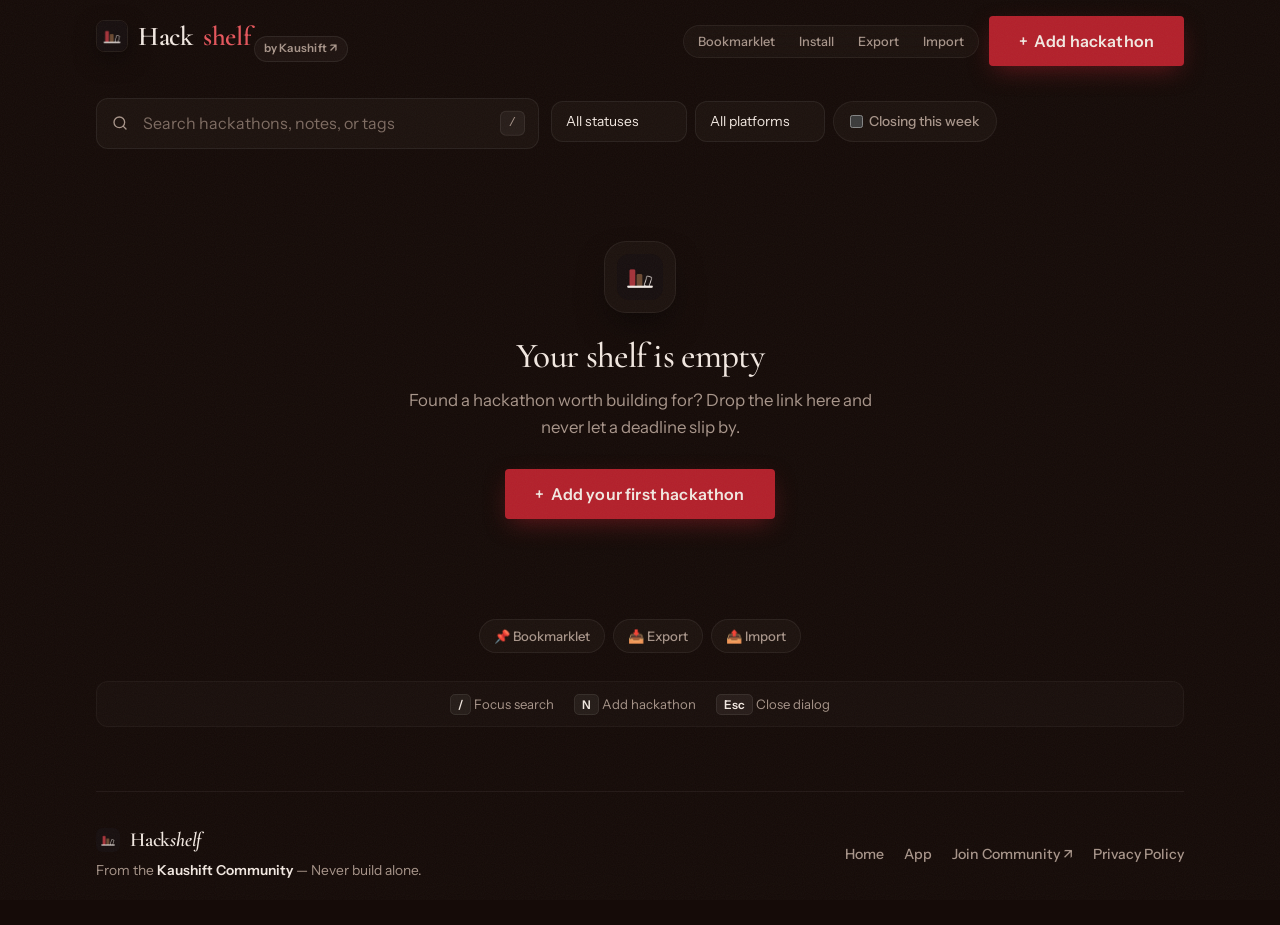
==== commit 7d4ce034: "phone layout fixed" ====
--- a/app.html
+++ b/app.html
@@ -20,19 +20,19 @@
 <body>
 <div class="wrap">
   <header class="top">
-    <div style="display:flex;align-items:center;gap:12px">
+    <div class="brand-wrap">
       <a class="logo" href="index.html"><img src="img/logo.png" alt="Hackshelf Logo" class="brand-icon">Hack<i>shelf</i></a>
       <a class="by-badge" href="https://kaushift.com" target="_blank" rel="noopener noreferrer" title="Visit Kaushift Community">by Kaushift ↗</a>
     </div>
     <div class="top-actions">
-      <div class="btn-group" role="toolbar" aria-label="Quick actions">
+      <div class="btn-group desktop-only" role="toolbar" aria-label="Quick actions">
         <button class="btn-icon" id="bookmarkletBtn" type="button" title="Capture from any browser page">Bookmarklet</button>
         <button class="btn-icon" id="installBtn" type="button" hidden title="Install Hackshelf app">Install</button>
         <button class="btn-icon" id="exportBtn" type="button" title="Export backup JSON">Export</button>
         <button class="btn-icon" id="importBtn" type="button" title="Import backup JSON">Import</button>
       </div>
       <input type="file" id="importFile" accept="application/json" style="display:none">
-      <button class="btn btn-primary-add" id="addBtn" type="button">+ Add hackathon</button>
+      <button class="btn btn-primary-add" id="addBtn" type="button"><span>+</span> Add hackathon</button>
     </div>
   </header>
 
@@ -56,7 +56,13 @@
       <ul class="list" id="archiveList"></ul>
     </details>
 
-    <div class="shortcuts-bar" aria-label="Keyboard shortcuts">
+    <div class="mobile-tools-bar mobile-only">
+      <button class="btn-tool-pill" id="mBmBtn" type="button">📌 Bookmarklet</button>
+      <button class="btn-tool-pill" id="mExpBtn" type="button">📥 Export</button>
+      <button class="btn-tool-pill" id="mImpBtn" type="button">📤 Import</button>
+    </div>
+
+    <div class="shortcuts-bar desktop-only" aria-label="Keyboard shortcuts">
       <span><kbd>/</kbd> Focus search</span>
       <span><kbd>N</kbd> Add hackathon</span>
       <span><kbd>Esc</kbd> Close dialog</span>
--- a/css/app.css
+++ b/css/app.css
@@ -1,4 +1,4 @@
-.bar{display:grid;gap:12px;margin:16px 0 24px;width:100%}
+.bar{display:grid;gap:12px;margin:16px 0 20px;width:100%}
 .search-wrap{position:relative;width:100%}
 .search-icon{position:absolute;left:16px;top:50%;transform:translateY(-50%);color:var(--muted);pointer-events:none;z-index:2}
 .kbd-hint{position:absolute;right:14px;top:50%;transform:translateY(-50%);background:rgba(242,232,225,.05);border:1px solid rgba(242,232,225,.08);border-radius:6px;padding:2px 8px;font-size:0.75rem;color:var(--muted);pointer-events:none;z-index:2}
@@ -6,12 +6,22 @@
 .search-wrap input{padding-left:46px !important;padding-right:42px !important}
 .bar input:focus,.bar select:focus,dialog input:focus,dialog select:focus,dialog textarea:focus{border-color:rgba(229,86,92,.4);background:rgba(242,232,225,.05);box-shadow:0 0 0 3px rgba(229,86,92,.1);outline:none}
 .bar select{cursor:pointer;appearance:none;background-image:url("data:image/svg+xml,%3Csvg xmlns='http://www.w3.org/2000/svg' width='12' height='12' viewBox='0 0 24 24' fill='none' stroke='%23A8958A' stroke-width='2' stroke-linecap='round' stroke-linejoin='round'%3E%3Cpath d='m6 9 6 6 6-6'/%3E%3C/svg%3E");background-repeat:no-repeat;background-position:right 16px center}
-.filters{display:grid;grid-template-columns:1fr 1fr;gap:10px;align-items:center;width:100%}
-.chk-pill{grid-column:1/-1;display:inline-flex;align-items:center;justify-content:center;gap:8px;padding:10px 16px;background:rgba(242,232,225,.03);border:1px solid rgba(242,232,225,.06);border-radius:12px;font-size:.88rem;font-weight:500;cursor:pointer;user-select:none;transition:all .3s var(--ease);color:var(--muted);width:100%;box-sizing:border-box}
+
+/* Horizontal scrollable filter pills */
+.filters{display:flex;gap:8px;align-items:center;overflow-x:auto;padding-bottom:4px;scrollbar-width:none;-webkit-overflow-scrolling:touch}
+.filters::-webkit-scrollbar{display:none}
+.filters select{width:auto;flex:none;min-width:130px;padding:9px 34px 9px 14px;border-radius:9999px;font-size:.86rem;background-position:right 12px center}
+.chk-pill{flex:none;display:inline-flex;align-items:center;gap:6px;padding:9px 16px;background:rgba(242,232,225,.03);border:1px solid rgba(242,232,225,.06);border-radius:9999px;font-size:.86rem;font-weight:500;cursor:pointer;user-select:none;transition:all .25s var(--ease);color:var(--muted);white-space:nowrap}
 .chk-pill input{accent-color:var(--red);cursor:pointer;margin:0}
 .chk-pill:hover{background:rgba(242,232,225,.06);color:var(--ink)}
-.chk-pill.active{border-color:rgba(229,86,92,.4);background:rgba(229,86,92,.1);color:var(--ink)}
-.btn-primary-add{display:inline-flex;align-items:center;justify-content:center;gap:6px;font-weight:600;border-radius:10px;padding:10px 18px;box-shadow:0 8px 24px -6px rgba(179,32,43,.5);white-space:nowrap}
+.chk-pill.active{border-color:rgba(229,86,92,.4);background:rgba(229,86,92,.12);color:var(--ink)}
+.btn-primary-add{display:inline-flex;align-items:center;justify-content:center;gap:6px;font-weight:600;border-radius:9999px;padding:10px 20px;box-shadow:0 8px 24px -6px rgba(179,32,43,.5);white-space:nowrap}
+
+.mobile-only{display:none}
+.desktop-only{display:inline-flex}
+.mobile-tools-bar{margin:28px 0 16px;display:flex;gap:8px;justify-content:center;flex-wrap:wrap}
+.btn-tool-pill{background:rgba(242,232,225,.03);border:1px solid rgba(242,232,225,.06);border-radius:9999px;color:var(--muted);padding:8px 14px;font:500 .82rem var(--body);cursor:pointer;transition:all .2s}
+.btn-tool-pill:hover{color:var(--ink);background:rgba(242,232,225,.06)}
 .summary{color:var(--muted);margin:0 0 12px}
 .list{list-style:none;margin:0;padding:0;display:grid;gap:10px}
 .row{display:grid;grid-template-columns:auto 1fr;gap:18px;background:rgba(242,232,225,.025);border:1px solid rgba(242,232,225,.05);border-radius:16px;padding:18px;align-items:start;transition:all .3s var(--ease)}
@@ -71,20 +81,22 @@
   .acts{grid-column:auto;width:300px}
 }
 @media(max-width:540px){
-  .top{flex-direction:column;align-items:stretch;gap:14px}
-  .top > div:first-child{justify-content:space-between}
-  .top-actions{justify-content:space-between;width:100%}
-  .btn-group{flex:1;overflow-x:auto;justify-content:space-around}
-  .btn-group .btn-icon{padding:5px 8px;font-size:.78rem}
-  .btn-primary-add{padding:8px 14px;font-size:.86rem}
-  .filters{grid-template-columns:1fr}
+  .top{flex-direction:row;align-items:center;justify-content:space-between;padding:12px 0}
+  .brand-wrap{display:flex;align-items:center;gap:8px}
+  .logo{font-size:1.3rem}
+  .by-badge{display:none} /* Clean mobile header: hide tiny badge from crowded top */
+  .desktop-only{display:none !important}
+  .mobile-only{display:flex}
+  .btn-primary-add{padding:8px 14px;font-size:.84rem}
+  .kbd-hint{display:none} /* Touchscreens have no / key */
+  .search-wrap input{padding-right:16px !important}
   .row{grid-template-columns:1fr;gap:12px}
-  .row .count{width:100%;height:48px;min-height:48px;display:flex;align-items:center;justify-content:center;gap:8px}
-  .row .count b{font-size:1.4rem}
+  .row .count{width:100%;height:44px;min-height:44px;display:flex;align-items:center;justify-content:center;gap:8px}
+  .row .count b{font-size:1.3rem}
   .row .count span{margin-top:0}
-  .empty{padding:48px 16px}
-  .empty h2{font-size:1.75rem}
-  .site-footer{flex-direction:column;align-items:flex-start;gap:20px}
-  .shortcuts-bar{display:none}
+  .empty{padding:40px 16px}
+  .empty h2{font-size:1.6rem}
+  .empty p{font-size:.95rem}
+  .site-footer{flex-direction:column;align-items:flex-start;gap:16px}
 }
 @media(prefers-reduced-motion:reduce){#toast{transition:none}}
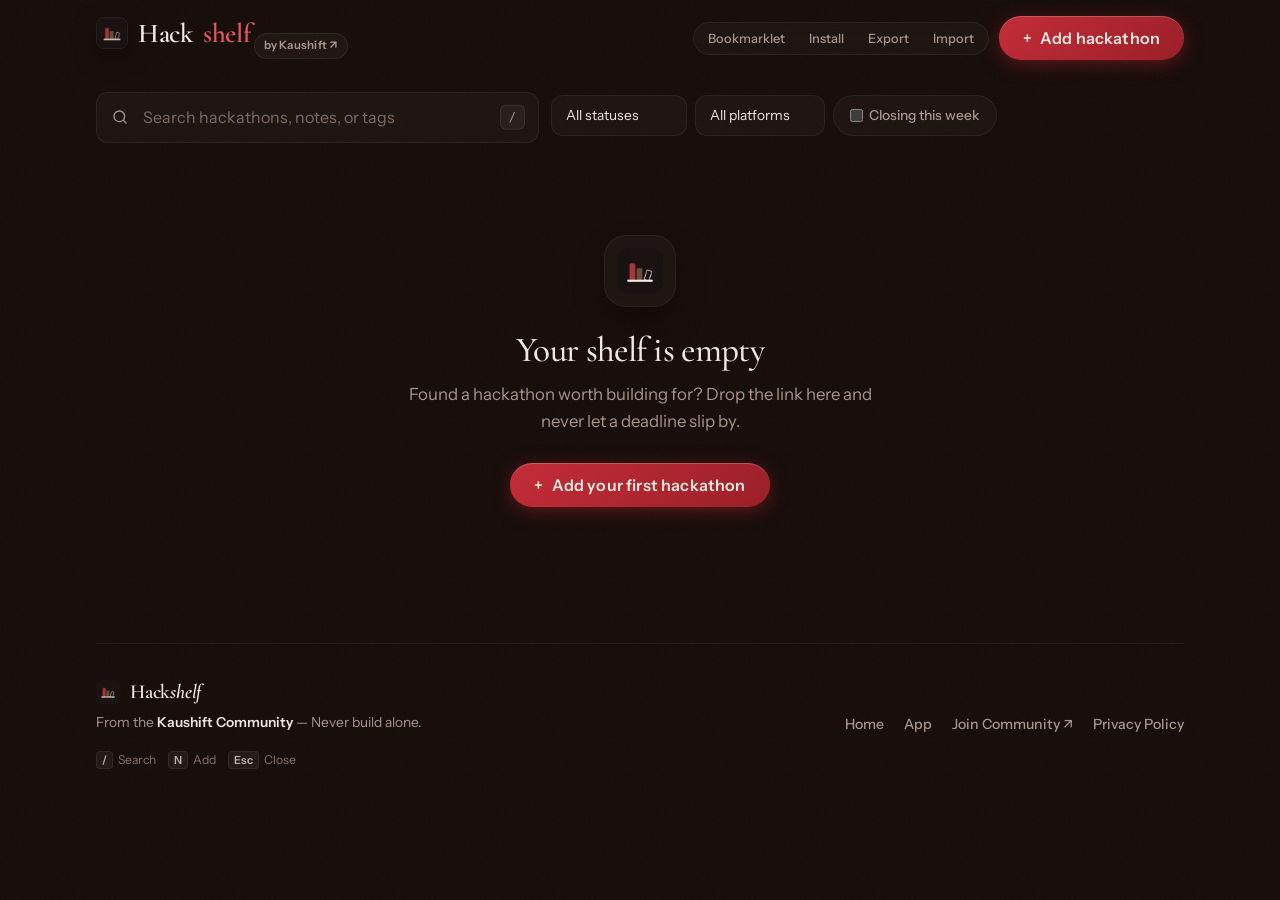
==== commit fd272cf7: "updated the shortcut replacement to footer" ====
--- a/app.html
+++ b/app.html
@@ -62,11 +62,6 @@
       <button class="btn-tool-pill" id="mImpBtn" type="button">📤 Import</button>
     </div>
 
-    <div class="shortcuts-bar desktop-only" aria-label="Keyboard shortcuts">
-      <span><kbd>/</kbd> Focus search</span>
-      <span><kbd>N</kbd> Add hackathon</span>
-      <span><kbd>Esc</kbd> Close dialog</span>
-    </div>
     <footer class="site-footer">
       <div class="footer-left">
         <div class="footer-brand">
@@ -74,6 +69,11 @@
           <span>Hack<i>shelf</i></span>
         </div>
         <p class="footer-tagline">From the <a href="https://kaushift.com" target="_blank" rel="noopener noreferrer">Kaushift Community</a> — Never build alone.</p>
+        <div class="footer-shortcuts desktop-only" aria-label="Keyboard shortcuts">
+          <span><kbd>/</kbd> Search</span>
+          <span><kbd>N</kbd> Add</span>
+          <span><kbd>Esc</kbd> Close</span>
+        </div>
       </div>
       <div class="footer-links">
         <a href="index.html">Home</a>
--- a/css/app.css
+++ b/css/app.css
@@ -15,30 +15,55 @@
 .chk-pill input{accent-color:var(--red);cursor:pointer;margin:0}
 .chk-pill:hover{background:rgba(242,232,225,.06);color:var(--ink)}
 .chk-pill.active{border-color:rgba(229,86,92,.4);background:rgba(229,86,92,.12);color:var(--ink)}
-.btn-primary-add{display:inline-flex;align-items:center;justify-content:center;gap:6px;font-weight:600;border-radius:9999px;padding:10px 20px;box-shadow:0 8px 24px -6px rgba(179,32,43,.5);white-space:nowrap}
+.btn-primary-add{
+  display:inline-flex;
+  align-items:center;
+  justify-content:center;
+  gap:6px;
+  font-weight:600;
+  border-radius:9999px;
+  padding:10px 20px;
+  background:linear-gradient(135deg, #C42A36 0%, #9B1C25 100%);
+  box-shadow:0 6px 20px -3px rgba(179,32,43,.6), inset 0 1px 0 rgba(255,255,255,.25);
+  white-space:nowrap;
+  position:relative;
+  overflow:hidden;
+  transition:all .3s cubic-bezier(.16,1,.3,1);
+}
+.btn-primary-add:hover{
+  background:linear-gradient(135deg, #D43642 0%, #B0222C 100%);
+  transform:translateY(-2px) scale(1.02);
+  box-shadow:0 10px 28px -4px rgba(196,42,54,.8), inset 0 1px 0 rgba(255,255,255,.35);
+}
+.btn-primary-add:active{
+  transform:translateY(0) scale(.96);
+  box-shadow:0 2px 10px rgba(179,32,43,.4);
+}
 
 .mobile-only{display:none}
 .desktop-only{display:inline-flex}
-.mobile-tools-bar{margin:28px 0 16px;display:flex;gap:8px;justify-content:center;flex-wrap:wrap}
+.mobile-tools-bar{margin:28px 0 16px;display:none;gap:8px;justify-content:center;flex-wrap:wrap}
 .btn-tool-pill{background:rgba(242,232,225,.03);border:1px solid rgba(242,232,225,.06);border-radius:9999px;color:var(--muted);padding:8px 14px;font:500 .82rem var(--body);cursor:pointer;transition:all .2s}
 .btn-tool-pill:hover{color:var(--ink);background:rgba(242,232,225,.06)}
 .summary{color:var(--muted);margin:0 0 12px}
 .list{list-style:none;margin:0;padding:0;display:grid;gap:10px}
-.row{display:grid;grid-template-columns:auto 1fr;gap:18px;background:rgba(242,232,225,.025);border:1px solid rgba(242,232,225,.05);border-radius:16px;padding:18px;align-items:start;transition:all .3s var(--ease)}
-.row:hover{border-color:rgba(242,232,225,.14);background:rgba(242,232,225,.04);transform:translateY(-2px);box-shadow:0 20px 40px -20px rgba(0,0,0,.8)}
-.row.past{opacity:.55;border-style:dashed}
-.row .main{min-width:0}
-.row .name{font:600 1.15rem var(--body);text-decoration:none;word-break:break-word;color:var(--ink);letter-spacing:-.01em}
+.row{display:grid;grid-template-columns:auto 1fr;gap:20px;background:linear-gradient(135deg,rgba(242,232,225,.035) 0%,rgba(242,232,225,.015) 100%);border:1px solid rgba(242,232,225,.07);border-radius:18px;padding:20px 22px;align-items:center;transition:all .3s cubic-bezier(.16,1,.3,1);box-shadow:0 4px 20px -8px rgba(0,0,0,.5)}
+.row:hover{border-color:rgba(242,232,225,.18);background:linear-gradient(135deg,rgba(242,232,225,.05) 0%,rgba(242,232,225,.02) 100%);transform:translateY(-2px);box-shadow:0 18px 40px -16px rgba(0,0,0,.8)}
+.row.past{opacity:.5;border-style:dashed}
+.row .main{min-width:0;display:flex;flex-direction:column;gap:8px}
+.row .name{font:600 1.25rem var(--body);text-decoration:none;word-break:break-word;color:var(--ink);letter-spacing:-.015em;transition:color .2s}
 a.name:hover{color:var(--lit);text-decoration:underline}
-.meta{color:var(--muted);font-size:.9rem;display:flex;flex-wrap:wrap;gap:6px 14px;margin-top:6px;align-items:center}
-.tag{background:rgba(242,232,225,.07);border:1px solid rgba(242,232,225,.08);border-radius:99px;padding:2px 10px;font-size:.8rem;color:var(--muted)}
-.platform-badge{font-size:.78rem;font-weight:600;padding:2px 8px;border-radius:6px;background:rgba(242,232,225,.08);color:var(--ink);display:inline-flex;align-items:center}
-.platform-Devfolio{color:#4E75FF;background:rgba(78,117,255,.12);border:1px solid rgba(78,117,255,.25)}
-.platform-Unstop{color:#00B2FF;background:rgba(0,178,255,.12);border:1px solid rgba(0,178,255,.25)}
-.platform-Devpost{color:#29B6AF;background:rgba(41,182,175,.12);border:1px solid rgba(41,182,175,.25)}
-.platform-MLH{color:#FF5E5E;background:rgba(255,94,94,.12);border:1px solid rgba(255,94,94,.25)}
-.chat-link{color:var(--lit);font-weight:600;text-decoration:none;display:inline-flex;align-items:center;gap:4px}
-.chat-link:hover{text-decoration:underline}
+.meta{color:var(--muted);font-size:.88rem;display:flex;flex-wrap:wrap;gap:8px 12px;align-items:center}
+.meta span{display:inline-flex;align-items:center;gap:4px}
+.notes-quote{margin:4px 0 0;padding:6px 14px;background:rgba(242,232,225,.02);border-left:2px solid rgba(229,86,92,.5);border-radius:0 8px 8px 0;font-size:.86rem;color:var(--muted);font-style:italic}
+.tag{background:rgba(242,232,225,.05);border:1px solid rgba(242,232,225,.08);border-radius:9999px;padding:3px 12px;font-size:.78rem;color:var(--muted)}
+.platform-badge{font-size:.76rem;font-weight:600;padding:3px 10px;border-radius:9999px;display:inline-flex;align-items:center;letter-spacing:.02em}
+.platform-Devfolio{color:#7396FF;background:rgba(78,117,255,.14);border:1px solid rgba(78,117,255,.3)}
+.platform-Unstop{color:#38C5FF;background:rgba(0,178,255,.14);border:1px solid rgba(0,178,255,.3)}
+.platform-Devpost{color:#4CE1D9;background:rgba(41,182,175,.14);border:1px solid rgba(41,182,175,.3)}
+.platform-MLH{color:#FF7B7B;background:rgba(255,94,94,.14);border:1px solid rgba(255,94,94,.3)}
+.chat-link{color:#fff;background:rgba(229,86,92,.18);border:1px solid rgba(229,86,92,.35);padding:3px 10px;border-radius:9999px;font-weight:600;font-size:.78rem;text-decoration:none;display:inline-flex;align-items:center;gap:5px;transition:all .2s}
+.chat-link:hover{background:rgba(229,86,92,.32);border-color:rgba(229,86,92,.6);transform:translateY(-1px)}
 .count{flex:none;width:68px;min-height:68px;border-radius:14px;display:grid;place-content:center;text-align:center;font-family:var(--display);line-height:1;transition:all .3s var(--ease)}
 .count b{font-size:2rem;font-weight:600;font-variant-numeric:tabular-nums}
 .count span{font:500 .72rem var(--body);margin-top:4px;letter-spacing:.02em}
@@ -46,18 +71,21 @@
 .u-gold{background:rgba(217,119,6,0.18);color:#FBBF24;border:1px solid rgba(251,191,36,.3)}
 .u-calm{background:rgba(242,232,225,.03);color:var(--muted);border:1px solid rgba(242,232,225,.06)}
 .u-past{background:transparent;color:var(--muted);border:1px dashed rgba(242,232,225,.08)}
-.acts{grid-column:1/-1;display:flex;gap:8px;align-items:center}
-.acts select{flex:1;font:inherit;border:1px solid rgba(242,232,225,.08);border-radius:10px;padding:8px 12px;background:rgba(242,232,225,.03);color:var(--ink)}
-.icon{border:1px solid rgba(242,232,225,.08);background:rgba(242,232,225,.03);color:var(--ink);border-radius:10px;padding:8px 14px;font:500 .9rem var(--body);cursor:pointer;transition:all .2s}
-.icon:hover{border-color:rgba(242,232,225,.2);background:rgba(242,232,225,.06)}
+.acts{display:flex;gap:10px;align-items:center}
+.acts select{font:inherit;border:1px solid rgba(242,232,225,.1);border-radius:9999px;padding:9px 34px 9px 14px;background:rgba(242,232,225,.04);color:var(--ink);font-weight:500;font-size:.86rem;cursor:pointer;transition:all .2s}
+.acts select:hover{background:rgba(242,232,225,.07);border-color:rgba(242,232,225,.2)}
+.icon-btn{border:1px solid rgba(242,232,225,.08);background:rgba(242,232,225,.03);color:var(--muted);border-radius:9999px;padding:8px 14px;font:500 .84rem var(--body);cursor:pointer;transition:all .2s;display:inline-flex;align-items:center;gap:5px}
+.icon-btn:hover{border-color:rgba(242,232,225,.25);background:rgba(242,232,225,.08);color:var(--ink);transform:translateY(-1px)}
+.icon-btn.danger:hover{border-color:rgba(229,86,92,.5);background:rgba(229,86,92,.12);color:var(--lit)}
 .empty{background:radial-gradient(ellipse at 50% 30%,rgba(179,32,43,.08),transparent 70%);border:none;border-radius:28px;padding:72px 24px;text-align:center;box-shadow:none}
 .empty-badge{width:72px;height:72px;margin:0 auto 24px;border-radius:22px;background:rgba(242,232,225,.03);border:1px solid rgba(242,232,225,.06);display:grid;place-content:center;box-shadow:0 16px 36px -12px rgba(0,0,0,.7)}
 .empty-logo{width:46px;height:46px;border-radius:12px;object-fit:cover}
 .empty h2{font-size:2.2rem;margin-bottom:12px;font-family:var(--display);font-weight:500;letter-spacing:-.02em}
 .empty p{color:var(--muted);max-width:44ch;margin:0 auto 28px;font-size:1.05rem;line-height:1.6}
-/* Shortcuts Hint Bar */
-.shortcuts-bar{margin:28px 0 16px;padding:12px 18px;background:rgba(242,232,225,.02);border:1px solid rgba(242,232,225,.04);border-radius:12px;display:flex;align-items:center;justify-content:center;gap:20px;flex-wrap:wrap;color:var(--muted);font-size:.82rem}
-.shortcuts-bar kbd{background:rgba(242,232,225,.06);border:1px solid rgba(242,232,225,.08);border-radius:5px;padding:2px 7px;font:600 .75rem var(--body);color:var(--ink)}
+/* Footer Shortcuts */
+.footer-shortcuts{display:flex;align-items:center;gap:12px;margin-top:10px;color:var(--muted);font-size:.76rem;opacity:.75}
+.footer-shortcuts span{display:inline-flex;align-items:center;gap:5px}
+.footer-shortcuts kbd{background:rgba(242,232,225,.07);border:1px solid rgba(242,232,225,.1);border-radius:4px;padding:1px 5px;font:600 .7rem var(--body);color:var(--ink)}
 summary{cursor:pointer;font-weight:600;padding:8px 0}
 dialog{background:#1a0e0b;color:var(--ink);border:1px solid rgba(242,232,225,.08);border-radius:20px;padding:32px;width:min(580px,94vw);max-height:90vh;overflow-y:auto;box-shadow:0 30px 90px -20px rgba(0,0,0,.85);backdrop-filter:blur(16px)}
 dialog::backdrop{background:rgba(10,4,2,.75);backdrop-filter:blur(6px)}
@@ -81,22 +109,29 @@
   .acts{grid-column:auto;width:300px}
 }
 @media(max-width:540px){
-  .top{flex-direction:row;align-items:center;justify-content:space-between;padding:12px 0}
+  .top{display:flex;flex-direction:row;align-items:center;justify-content:space-between;padding:12px 0 16px;gap:8px}
   .brand-wrap{display:flex;align-items:center;gap:8px}
   .logo{font-size:1.3rem}
-  .by-badge{display:none} /* Clean mobile header: hide tiny badge from crowded top */
+  .by-badge{display:none} /* Clean mobile header */
+  .top-actions{margin:0}
   .desktop-only{display:none !important}
   .mobile-only{display:flex}
-  .btn-primary-add{padding:8px 14px;font-size:.84rem}
+  .btn-primary-add{padding:7px 12px;font-size:.8rem;border-radius:9999px;box-shadow:0 4px 14px -3px rgba(179,32,43,.5)}
   .kbd-hint{display:none} /* Touchscreens have no / key */
-  .search-wrap input{padding-right:16px !important}
-  .row{grid-template-columns:1fr;gap:12px}
-  .row .count{width:100%;height:44px;min-height:44px;display:flex;align-items:center;justify-content:center;gap:8px}
-  .row .count b{font-size:1.3rem}
+  .bar{margin:8px 0 16px;gap:10px}
+  .search-wrap input{padding-right:16px !important;padding-top:10px;padding-bottom:10px;font-size:.88rem}
+  .filters{padding-bottom:2px}
+  .filters select{padding:7px 28px 7px 12px;font-size:.8rem}
+  .chk-pill{padding:7px 12px;font-size:.8rem}
+  .empty{padding:24px 16px;margin-top:8px}
+  .empty-badge{width:52px;height:52px;margin-bottom:14px;border-radius:14px}
+  .empty-logo{width:32px;height:32px;border-radius:8px}
+  .empty h2{font-size:1.45rem;margin-bottom:6px}
+  .empty p{font-size:.88rem;margin-bottom:18px;max-width:32ch}
+  .row{grid-template-columns:1fr;gap:10px}
+  .row .count{width:100%;height:40px;min-height:40px;display:flex;align-items:center;justify-content:center;gap:8px}
+  .row .count b{font-size:1.2rem}
   .row .count span{margin-top:0}
-  .empty{padding:40px 16px}
-  .empty h2{font-size:1.6rem}
-  .empty p{font-size:.95rem}
-  .site-footer{flex-direction:column;align-items:flex-start;gap:16px}
+  .site-footer{flex-direction:column;align-items:flex-start;gap:14px;margin-top:36px;padding-top:20px}
 }
 @media(prefers-reduced-motion:reduce){#toast{transition:none}}
--- a/css/lux.css
+++ b/css/lux.css
@@ -15,13 +15,78 @@
 @keyframes fade{from{opacity:0}}
 
 /* buttons and links */
-.btn{background:var(--red);color:var(--ink);border-radius:4px;padding:15px 30px;letter-spacing:.01em;transition:background .5s var(--ease),transform .5s var(--ease),box-shadow .5s var(--ease)}
-.btn:hover{background:#C42A36;transform:translateY(-1px);box-shadow:0 16px 40px -14px rgba(179,32,43,.8)}
-.btn:active{transform:none}
-.btn.ghost{background:transparent;box-shadow:inset 0 0 0 1px rgba(242,232,225,.4)}
-.btn.ghost:hover{background:rgba(242,232,225,.08);box-shadow:inset 0 0 0 1px rgba(242,232,225,.7)}
-.link{color:var(--ink);text-decoration:none;padding-bottom:3px;background:linear-gradient(var(--lit),var(--lit)) left bottom/0 1px no-repeat;transition:background-size .6s var(--ease)}
-.link:hover{background-size:100% 1px}
+.btn{
+  position:relative;
+  display:inline-flex;
+  align-items:center;
+  justify-content:center;
+  gap:8px;
+  background:linear-gradient(135deg, #C42A36 0%, #9B1C25 100%);
+  color:var(--ink);
+  border-radius:9999px;
+  padding:12px 24px;
+  letter-spacing:.01em;
+  font-weight:600;
+  box-shadow:0 4px 20px -2px rgba(179,32,43,.55), inset 0 1px 0 rgba(255,255,255,.22);
+  transition:all .3s cubic-bezier(.16,1,.3,1);
+  overflow:hidden;
+}
+.btn::before{
+  content:'';
+  position:absolute;
+  inset:0;
+  background:linear-gradient(90deg, transparent, rgba(255,255,255,.18), transparent);
+  transform:translateX(-100%);
+  transition:transform .6s ease;
+}
+.btn:hover{
+  background:linear-gradient(135deg, #D43642 0%, #B0222C 100%);
+  transform:translateY(-2px) scale(1.02);
+  box-shadow:0 8px 28px -4px rgba(196,42,54,.75), inset 0 1px 0 rgba(255,255,255,.3);
+}
+.btn:hover::before{
+  transform:translateX(100%);
+}
+.btn:active{
+  transform:translateY(0) scale(.97);
+  box-shadow:0 2px 10px rgba(179,32,43,.4);
+}
+.btn.ghost{
+  background:rgba(242,232,225,.03);
+  color:var(--ink);
+  box-shadow:inset 0 0 0 1px rgba(242,232,225,.15);
+}
+.btn.ghost:hover{
+  background:rgba(242,232,225,.08);
+  box-shadow:inset 0 0 0 1px rgba(242,232,225,.4);
+  transform:translateY(-1px);
+}
+.hero-cta{display:flex;gap:18px;align-items:center;flex-wrap:wrap}
+.link{
+  display:inline-flex;
+  align-items:center;
+  gap:8px;
+  color:var(--muted);
+  text-decoration:none;
+  font-weight:600;
+  font-size:.98rem;
+  padding:12px 20px;
+  border-radius:9999px;
+  background:rgba(242,232,225,.03);
+  border:1px solid rgba(242,232,225,.07);
+  box-shadow:inset 0 1px 0 rgba(255,255,255,.08);
+  transition:all .3s cubic-bezier(.16,1,.3,1);
+}
+.link:hover{
+  color:var(--ink);
+  background:rgba(242,232,225,.08);
+  border-color:rgba(242,232,225,.18);
+  transform:translateY(-2px);
+  box-shadow:0 8px 20px -6px rgba(0,0,0,.5), inset 0 1px 0 rgba(255,255,255,.15);
+}
+.link:active{
+  transform:translateY(0) scale(.97);
+}
 
 /* logo, countdown blocks */
 .logo{font:600 1.7rem var(--display);letter-spacing:-.01em}
@@ -45,16 +110,28 @@
 .nav.open .burger span:nth-child(3){transform:translateY(-6.5px) rotate(-45deg)}
 .menu{display:none;position:absolute;left:0;right:0;top:100%;background:var(--bg);flex-direction:column;gap:14px;padding:18px 20px 24px;border-bottom:1px solid var(--line)}
 .nav.open .menu{display:flex}
-.menu a:not(.btn){position:relative;text-decoration:none;font-weight:500;padding:4px 0;color:var(--muted);transition:color .4s}
-.menu a:not(.btn):hover,.menu a.on{color:var(--ink)}
-.menu a:not(.btn)::after{content:'';position:absolute;left:0;right:0;bottom:-2px;height:1px;background:var(--lit);transform:scaleX(0);transform-origin:left;transition:transform .6s var(--ease)}
-.menu a.on::after,.menu a:not(.btn):hover::after{transform:scaleX(1)}
-.menu .btn{text-align:center;padding:11px 22px}
+.menu a:not(.btn){
+  position:relative;
+  text-decoration:none;
+  font-weight:500;
+  font-size:.92rem;
+  padding:6px 14px;
+  border-radius:9999px;
+  color:var(--muted);
+  transition:all .3s cubic-bezier(.16,1,.3,1);
+}
+.menu a:not(.btn):hover, .menu a.on{
+  color:var(--ink);
+  background:rgba(242,232,225,.06);
+}
+.menu a:not(.btn)::after{ display:none; }
+.menu .btn{text-align:center;padding:9px 20px;font-size:.9rem}
 .progress{position:absolute;left:0;bottom:-1px;height:1px;width:100%;background:var(--lit);transform:scaleX(var(--p,0));transform-origin:left}
 @media(min-width:800px){.burger{display:none}.menu{display:flex;position:static;flex-direction:row;align-items:center;gap:30px;padding:0;border:0;background:none}}
 
 /* hero */
 .hero{position:relative;isolation:isolate;display:grid;gap:48px;align-items:center;min-height:calc(100svh - 70px);padding:40px 0 72px}
+.hero-stage-frame{width:100%;max-width:580px;aspect-ratio:5/4;border:none;border-radius:20px;box-shadow:0 30px 80px -20px rgba(0,0,0,.9);display:block}
 .hero::before{content:'';position:absolute;z-index:-2;inset:-80px -20vw auto auto;width:70vw;height:70vw;max-width:900px;max-height:900px;background:radial-gradient(closest-side,rgba(179,32,43,.32),transparent);animation:breathe 0s}
 .glow{position:absolute;z-index:-1;left:-320px;top:-320px;width:640px;height:640px;border-radius:50%;pointer-events:none;background:radial-gradient(closest-side,rgba(229,86,92,.2),transparent)}
 .hero h1{font-size:clamp(3.2rem,9vw,6.6rem);line-height:.96;letter-spacing:-.03em}
@@ -88,10 +165,11 @@
 .feats li:hover{background:rgba(242,232,225,.03)}
 .why li{border-top-color:var(--line)}
 .why strong{font:500 1.75rem var(--display);letter-spacing:-.01em}
-.cta{background:radial-gradient(90% 150% at 50% 130%,#7A1822,#2A100E 70%);border:1px solid var(--line);border-radius:8px;padding:84px 24px;margin:24px 0 80px}
-.cta h2{font-size:clamp(2.2rem,5.4vw,3.8rem);max-width:18ch;margin:0 auto 32px}
-.cta .btn{background:var(--ink);color:var(--bg)}
-.cta .btn:hover{background:#fff;box-shadow:0 16px 40px -14px rgba(0,0,0,.7)}
+.cta{background:transparent;border:none;border-radius:0;padding:0;margin:24px 0 80px}
+.cta-fullwidth{width:100vw;margin-left:calc(50% - 50vw);margin-right:calc(50% - 50vw);margin-top:40px;margin-bottom:80px;position:relative;overflow:hidden}
+.cta-frame{width:100%;height:580px;border:none;display:block}
+@media(max-width:760px){.cta-frame{height:440px}}
+@media(max-width:480px){.cta-frame{height:360px}}
 @media(min-width:800px){.what{grid-template-columns:1.15fr .85fr}.steps{gap:40px}.feats li{border-bottom:0;padding:36px 28px 42px}.feats li+li{border-left:1px solid var(--line)}.feats li:first-child{padding-left:0}.section{padding:120px 0}}
 .js [data-reveal]:not(.in){opacity:0}
 [data-reveal].in{animation:up 1.2s var(--ease) backwards;animation-delay:calc(var(--d,0)*120ms)}
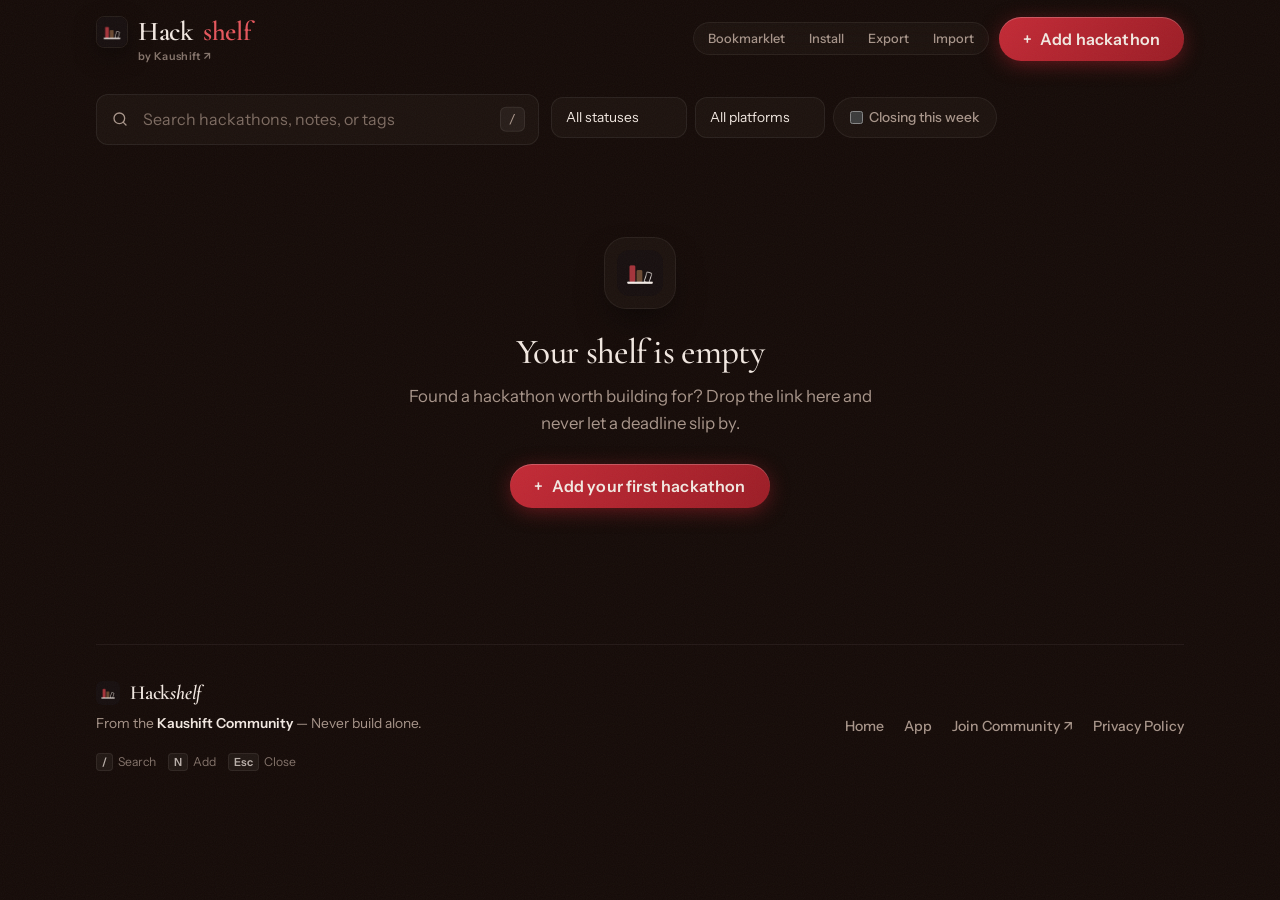
==== commit fffee433: "added new video" ====
--- a/app.html
+++ b/app.html
@@ -20,9 +20,9 @@
 <body>
 <div class="wrap">
   <header class="top">
-    <div class="brand-wrap">
+    <div class="brand-block">
       <a class="logo" href="index.html"><img src="img/logo.png" alt="Hackshelf Logo" class="brand-icon">Hack<i>shelf</i></a>
-      <a class="by-badge" href="https://kaushift.com" target="_blank" rel="noopener noreferrer" title="Visit Kaushift Community">by Kaushift ↗</a>
+      <a class="by-subline" href="https://kaushift.com" target="_blank" rel="noopener noreferrer" title="Visit Kaushift Community">by Kaushift ↗</a>
     </div>
     <div class="top-actions">
       <div class="btn-group desktop-only" role="toolbar" aria-label="Quick actions">
--- a/css/lux.css
+++ b/css/lux.css
@@ -61,7 +61,11 @@
   box-shadow:inset 0 0 0 1px rgba(242,232,225,.4);
   transform:translateY(-1px);
 }
-.hero-cta{display:flex;gap:18px;align-items:center;flex-wrap:wrap}
+.hero-cta{display:flex;gap:14px;align-items:center;flex-wrap:nowrap}
+@media(max-width:480px){
+  .hero-cta{gap:12px;width:100%}
+  .hero-cta .btn, .hero-cta .link{padding:12px 18px;font-size:.9rem;white-space:nowrap}
+}
 .link{
   display:inline-flex;
   align-items:center;
@@ -98,36 +102,120 @@
 .u-calm{background:transparent;color:var(--ink);box-shadow:inset 0 0 0 1px var(--line)}
 .u-past{background:transparent;color:var(--muted);box-shadow:inset 0 0 0 1px var(--line)}
 
+/* Brand Block with Subline */
+.brand-block{display:flex;flex-direction:column;align-items:flex-start;line-height:1}
+.brand-block .logo{line-height:1}
+.by-subline{
+  font-size:.68rem;
+  font-weight:600;
+  letter-spacing:.03em;
+  color:var(--muted);
+  text-decoration:none;
+  margin-top:3px;
+  padding-left:42px; /* aligns directly underneath 'Hack shelf' text after 32px icon + 10px gap */
+  transition:color .25s ease;
+  display:inline-flex;
+  align-items:center;
+  gap:3px;
+  opacity:.75;
+}
+.by-subline:hover{
+  color:var(--lit);
+  opacity:1;
+}
+
 /* navbar */
-.nav{position:sticky;top:0;z-index:20;border-bottom:1px solid transparent;transition:background .5s,border-color .5s}
-.nav.scrolled{background:rgba(21,11,8,.82);-webkit-backdrop-filter:blur(14px);backdrop-filter:blur(14px);border-bottom-color:var(--line)}
-.nav-in{max-width:1120px;margin:0 auto;padding:16px 20px;display:flex;justify-content:space-between;align-items:center;position:relative;transition:padding .5s var(--ease)}
-.nav.scrolled .nav-in{padding-top:10px;padding-bottom:10px}
-.burger{display:grid;gap:5px;background:none;border:0;padding:8px;cursor:pointer}
-.burger span{width:24px;height:1.5px;background:var(--ink);transition:transform .4s var(--ease),opacity .3s}
+.nav{position:sticky;top:0;z-index:100;border-bottom:1px solid transparent;transition:background .4s ease,border-color .4s ease}
+.nav.scrolled{background:rgba(20,10,9,.88);-webkit-backdrop-filter:blur(16px);backdrop-filter:blur(16px);border-bottom-color:var(--line)}
+.nav-in{max-width:1120px;margin:0 auto;padding:16px 20px;display:flex;justify-content:space-between;align-items:center;position:relative;transition:padding .4s var(--ease)}
+.nav.scrolled .nav-in{padding-top:12px;padding-bottom:12px}
+.burger{display:grid;place-content:center;width:40px;height:40px;border-radius:10px;background:rgba(242,232,225,.04);border:1px solid rgba(242,232,225,.08);padding:0;cursor:pointer;gap:5px;transition:all .25s ease}
+.burger:hover{background:rgba(242,232,225,.08);border-color:rgba(242,232,225,.16)}
+.burger span{width:20px;height:1.5px;background:var(--ink);transition:transform .35s var(--ease),opacity .25s}
 .nav.open .burger span:nth-child(1){transform:translateY(6.5px) rotate(45deg)}
 .nav.open .burger span:nth-child(2){opacity:0}
 .nav.open .burger span:nth-child(3){transform:translateY(-6.5px) rotate(-45deg)}
-.menu{display:none;position:absolute;left:0;right:0;top:100%;background:var(--bg);flex-direction:column;gap:14px;padding:18px 20px 24px;border-bottom:1px solid var(--line)}
-.nav.open .menu{display:flex}
+
+/* Mobile Menu overlay drawer */
+.menu{
+  display:none;
+  position:absolute;
+  left:16px;
+  right:16px;
+  top:calc(100% + 10px);
+  background:rgba(26,14,11,.96);
+  -webkit-backdrop-filter:blur(24px);
+  backdrop-filter:blur(24px);
+  border:1px solid rgba(242,232,225,.1);
+  border-radius:20px;
+  flex-direction:column;
+  gap:6px;
+  padding:16px;
+  box-shadow:0 24px 60px -12px rgba(0,0,0,.85), 0 0 0 1px rgba(255,255,255,.05);
+}
+.nav.open .menu{
+  display:flex;
+  animation:menuDrop .3s cubic-bezier(.16,1,.3,1) forwards;
+}
+@keyframes menuDrop{
+  from{opacity:0;transform:translateY(-8px) scale(.98)}
+  to{opacity:1;transform:translateY(0) scale(1)}
+}
 .menu a:not(.btn){
   position:relative;
   text-decoration:none;
   font-weight:500;
-  font-size:.92rem;
-  padding:6px 14px;
-  border-radius:9999px;
+  font-size:1.05rem;
+  padding:12px 18px;
+  border-radius:12px;
   color:var(--muted);
-  transition:all .3s cubic-bezier(.16,1,.3,1);
+  transition:all .25s ease;
+  display:flex;
+  align-items:center;
 }
 .menu a:not(.btn):hover, .menu a.on{
   color:var(--ink);
   background:rgba(242,232,225,.06);
 }
 .menu a:not(.btn)::after{ display:none; }
-.menu .btn{text-align:center;padding:9px 20px;font-size:.9rem}
+.menu .btn{
+  text-align:center;
+  padding:14px 20px;
+  font-size:1rem;
+  margin-top:8px;
+  width:100%;
+}
 .progress{position:absolute;left:0;bottom:-1px;height:1px;width:100%;background:var(--lit);transform:scaleX(var(--p,0));transform-origin:left}
-@media(min-width:800px){.burger{display:none}.menu{display:flex;position:static;flex-direction:row;align-items:center;gap:30px;padding:0;border:0;background:none}}
+@media(min-width:800px){
+  .burger{display:none}
+  .menu{
+    display:flex!important;
+    position:static;
+    left:auto;
+    right:auto;
+    top:auto;
+    flex-direction:row;
+    align-items:center;
+    gap:10px;
+    padding:0;
+    border:0;
+    background:none;
+    box-shadow:none;
+    backdrop-filter:none;
+    -webkit-backdrop-filter:none;
+  }
+  .menu a:not(.btn){
+    font-size:.92rem;
+    padding:7px 16px;
+    border-radius:9999px;
+  }
+  .menu .btn{
+    width:auto;
+    margin-top:0;
+    padding:9px 22px;
+    font-size:.9rem;
+  }
+}
 
 /* hero */
 .hero{position:relative;isolation:isolate;display:grid;gap:48px;align-items:center;min-height:calc(100svh - 70px);padding:40px 0 72px}
@@ -136,7 +224,7 @@
 .glow{position:absolute;z-index:-1;left:-320px;top:-320px;width:640px;height:640px;border-radius:50%;pointer-events:none;background:radial-gradient(closest-side,rgba(229,86,92,.2),transparent)}
 .hero h1{font-size:clamp(3.2rem,9vw,6.6rem);line-height:.96;letter-spacing:-.03em}
 .hero p{font-size:1.15rem;color:var(--muted);max-width:44ch;margin:26px 0 34px}
-.hero-cta{display:flex;gap:30px;align-items:center;flex-wrap:wrap}
+
 .w{display:inline-block;overflow:hidden;vertical-align:top;padding-bottom:.12em;margin-bottom:-.12em}
 .w>span{display:inline-block;transform:translateY(112%);animation:rise 1.2s var(--ease) forwards;animation-delay:calc(var(--i)*90ms + .15s)}
 .demo{background:linear-gradient(160deg,rgba(242,232,225,.07),rgba(242,232,225,.02));box-shadow:0 0 0 1px var(--line),0 40px 80px -40px #000;border-radius:14px;-webkit-backdrop-filter:blur(8px);backdrop-filter:blur(8px);transition:transform .9s var(--ease);will-change:transform}
@@ -153,9 +241,11 @@
 .what p{font-size:1.1rem;color:var(--muted);max-width:50ch;margin:0 0 16px}
 .what p.big{font:500 clamp(1.7rem,3.6vw,2.5rem)/1.2 var(--display);color:var(--ink);max-width:26ch;margin-bottom:22px}
 .what h2{margin-bottom:28px}
-.before{background:none;box-shadow:none;border-radius:0;border-top:1px solid var(--line);padding:10px 0 0}
-.before li{color:var(--muted);text-decoration-color:var(--lit);text-decoration-thickness:1px;padding:12px 0;border-bottom:1px solid var(--line)}
-.before li.now{font:500 1.7rem var(--display);color:var(--ink);border:0;margin:0;padding-top:20px}
+.before{background:none;box-shadow:none;border-radius:0;border-top:1px solid var(--line);padding:10px 0 0 24px;list-style-position:inside}
+.before li{color:var(--muted);text-decoration-color:var(--lit);text-decoration-thickness:1px;padding:12px 0;border-bottom:1px solid var(--line);list-style:disc}
+.before li::marker{color:var(--lit);font-size:1.1em}
+.before li.now{font:500 1.7rem var(--display);color:var(--ink);border:0;margin:0;padding-top:20px;list-style:disc}
+.before li.now::marker{color:var(--ink);font-size:1.15em}
 .steps{gap:0}
 .steps li{display:block;border-top:1px solid var(--line);padding:26px 0}
 .steps b{display:block;width:auto;height:auto;background:none;border-radius:0;color:var(--lit);font:500 3.6rem/1 var(--display);margin-bottom:16px}
